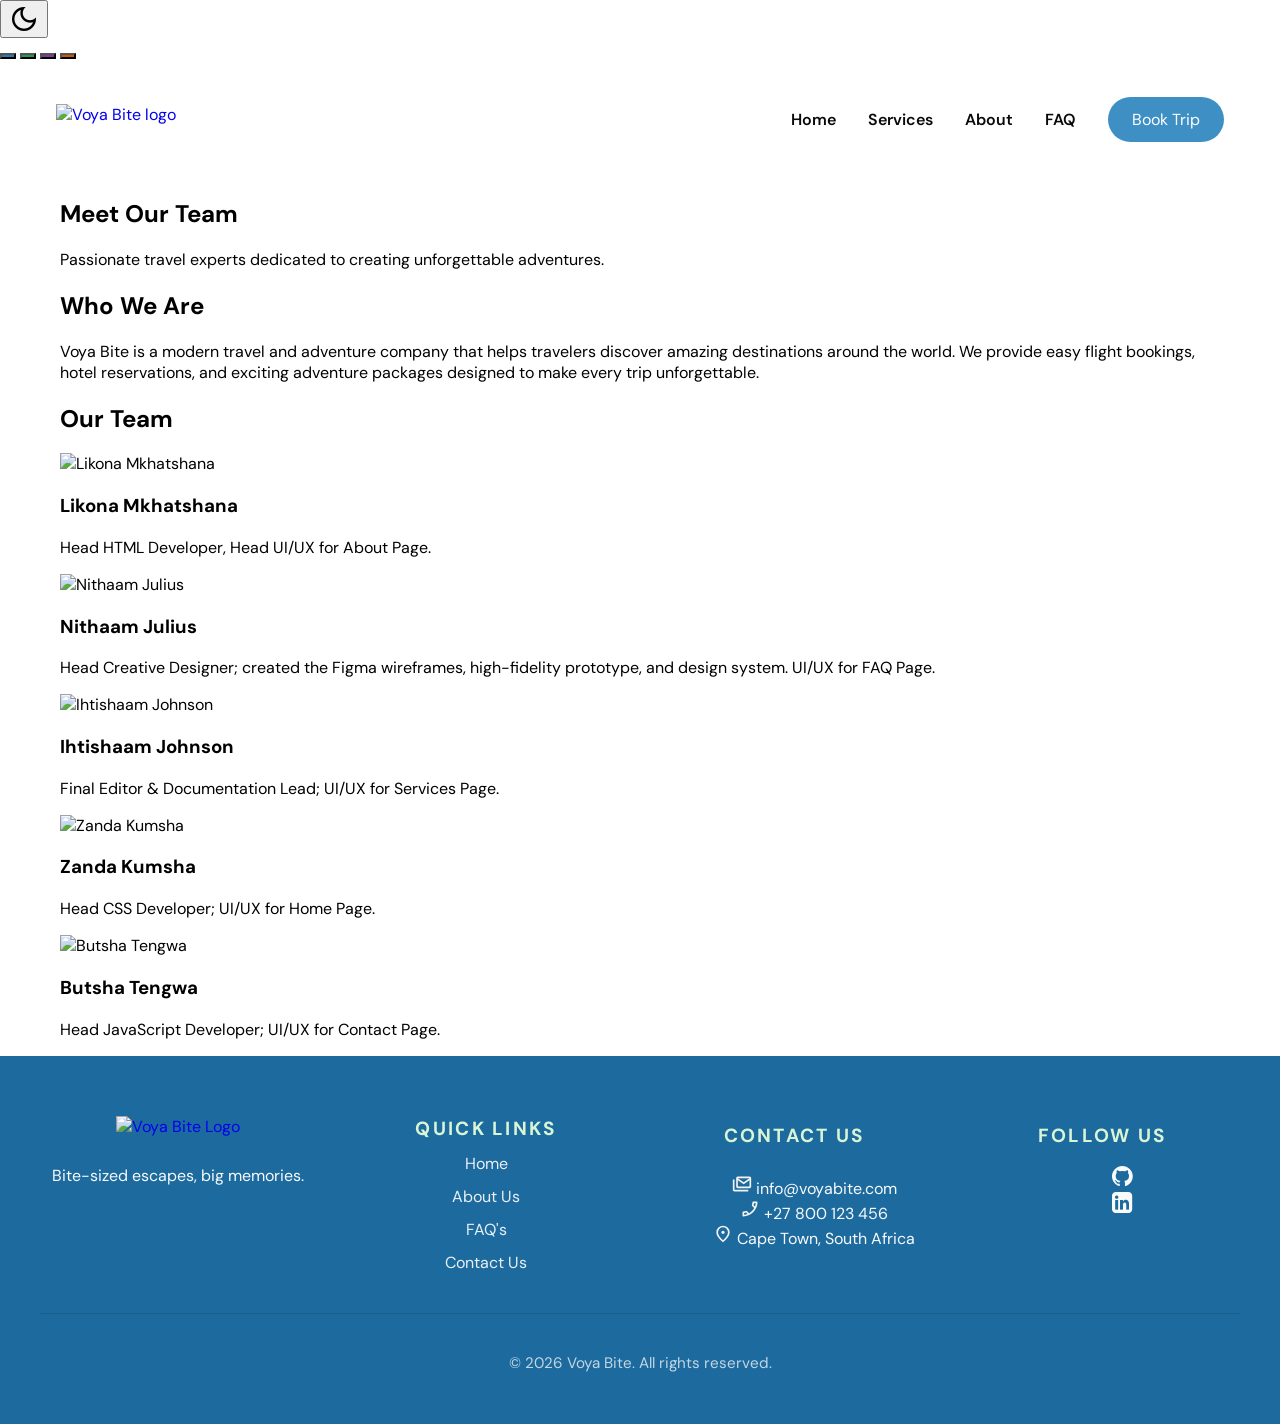
==== about.html @ 2dec5bb9 "changed file name" ====
<!doctype html>
<html lang="en" data-theme="light" data-color="blue">
  <head>
    <meta charset="UTF-8" />
    <meta name="viewport" content="width=device-width, initial-scale=1.0" />
    <title>About Us | Voya Bite</title>
    <link
      rel="stylesheet"
      href="https://fonts.googleapis.com/css2?family=Material+Symbols+Outlined"
    />
    <link rel="stylesheet" href="style.css" />
    <link
      rel="icon"
      type="image/png"
      sizes="512x512"
      href="/favicon-512x512.png"
    />
    <link
      rel="stylesheet"
      href="https://cdnjs.cloudflare.com/ajax/libs/font-awesome/4.7.0/css/font-awesome.min.css"
    />
  </head>
  <body>
    <!-- Theme Controls -->
    <div class="theme-controls">
      <button
        id="theme-toggle"
        class="theme-btn"
        aria-label="Toggle dark mode"
        title="Toggle dark mode"
      >
        <span class="material-symbols-outlined">dark_mode</span>
      </button>
      <div class="color-switcher">
        <button
          class="color-btn active"
          data-color="blue"
          title="Blue theme"
          style="background: #2c7ab5"
        ></button>
        <button
          class="color-btn"
          data-color="green"
          title="Green theme"
          style="background: #219a52"
        ></button>
        <button
          class="color-btn"
          data-color="purple"
          title="Purple theme"
          style="background: #7d3c98"
        ></button>
        <button
          class="color-btn"
          data-color="orange"
          title="Orange theme"
          style="background: #d35400"
        ></button>
      </div>
    </div>

    <!-- Shared Navigation -->
    <!-- Shared Navigation -->
    <nav>
      <div class="nav_header">
        <div class="nav_logo">
          <a href="index.html"
            ><img
              src="https://i.ibb.co/gZ7MMqFb/Voya-Byte-Logo-removebg-preview.png"
              alt="Voya Bite logo"
              width="200"
              height="53"
          /></a>
        </div>
        <button class="nav_menu_btn" id="menu-btn" aria-label="Open menu">
          <span class="material-symbols-outlined">menu</span>
        </button>
      </div>
      <ul class="nav_links" id="nav-links">
        <li><a href="home.html">Home</a></li>
        <li><a href="services.html">Services</a></li>
        <li><a href="about.html" aria-current="page">About</a></li>
        <li><a href="FAQ.html">FAQ</a></li>
        <li><a href="contact.html">Contact</a></li>
      </ul>
      <div class="nav_btns">
        <a href="services.html" class="btn">Book Trip</a>
      </div>
    </nav>

    <main>
      <!-- About Hero -->
      <section class="about-hero">
        <h1>Meet Our Team</h1>
        <p>
          Passionate travel experts dedicated to creating unforgettable
          adventures.
        </p>
      </section>

      <!-- Who We Are -->
      <section class="about-section">
        <h2>Who We Are</h2>
        <p>
          Voya Bite is a modern travel and adventure company that helps
          travelers discover amazing destinations around the world. We provide
          easy flight bookings, hotel reservations, and exciting adventure
          packages designed to make every trip unforgettable.
        </p>
      </section>

      <!-- Team Section -->
      <section class="about-team">
        <h2 class="about-team-title">Our Team</h2>
        <div class="about-team-container">
          <div class="about-member">
            <img
              src="https://ca.slack-edge.com/T02LW4RMXJQ-U0AR417UADR-6376635d6305-512"
              alt="Likona Mkhatshana"
              loading="lazy"
            />
            <h3>Likona Mkhatshana</h3>
            <p>Head HTML Developer, Head UI/UX for About Page.</p>
          </div>
          <div class="about-member">
            <img
              src="https://ca.slack-edge.com/T02LW4RMXJQ-U0ARE0ANYE8-ce5c17b2ce51-512"
              alt="Nithaam Julius"
              loading="lazy"
            />
            <h3>Nithaam Julius</h3>
            <p>
              Head Creative Designer; created the Figma wireframes,
              high-fidelity prototype, and design system. UI/UX for FAQ Page.
            </p>
          </div>
          <div class="about-member">
            <img
              src="https://i.ibb.co/vCv1m96K/IMG-1108.jpg"
              alt="Ihtishaam Johnson"
              loading="lazy"
            />
            <h3>Ihtishaam Johnson</h3>
            <p>Final Editor & Documentation Lead; UI/UX for Services Page.</p>
          </div>
          <div class="about-member">
            <img
              src="https://ca.slack-edge.com/T02LW4RMXJQ-U0AR414GG67-6fd821a6b1c1-512"
              alt="Zanda Kumsha"
              loading="lazy"
            />
            <h3>Zanda Kumsha</h3>
            <p>Head CSS Developer; UI/UX for Home Page.</p>
          </div>
          <div class="about-member">
            <img
              src="https://ca.slack-edge.com/T02LW4RMXJQ-U0AT033QSBC-0e5552ac1802-512"
              alt="Butsha Tengwa"
              loading="lazy"
            />
            <h3>Butsha Tengwa</h3>
            <p>Head JavaScript Developer; UI/UX for Contact Page.</p>
          </div>
        </div>
      </section>
    </main>

    <!-- Shared Footer -->
    <footer class="site-footer">
      <div class="footer-grid">
        <div class="footer-brand">
          <a class="footer-logo" href="index.html"
            ><img
              src="https://i.ibb.co/fGBzY2Ft/Screenshot-2026-06-10-152732-Copy.png"
              alt="Voya Bite Logo"
          /></a>
          <p>Bite-sized escapes, big memories.</p>
        </div>
        <div class="footer-links">
          <h4>Quick Links</h4>
          <a href="index.html">Home</a>
          <a href="about.html">About Us</a>
          <a href="FAQ.html">FAQ's</a>
          <a href="contact.html">Contact Us</a>
        </div>
        <div class="footer-contact">
          <h4>Contact Us</h4>
          <ul>
            <li>
              <svg
                xmlns="http://www.w3.org/2000/svg"
                height="20px"
                viewBox="0 -960 960 960"
                width="20px"
                fill="#F3F3F3"
              >
                <path
                  d="M280-280q-33 0-56.5-23.5T200-360v-400q0-33 23.5-56.5T280-840h560q33 0 56.5 23.5T920-760v400q0 33-23.5 56.5T840-280H280Zm280-188L280-663v303h560v-303L560-468Zm0-98 280-194H280l280 194ZM120-120q-33 0-56.5-23.5T40-200v-500h80v500h660v80H120Zm720-546v-94H280v94-94h560v94Z"
                />
              </svg>
              info@voyabite.com
            </li>
            <li>
              <svg
                xmlns="http://www.w3.org/2000/svg"
                height="20px"
                viewBox="0 -960 960 960"
                width="20px"
                fill="#F3F3F3"
              >
                <path
                  d="M162-120q-18 0-30-12t-12-30v-162q0-13 9-23.5t23-14.5l138-28q14-2 28.5 2.5T342-374l94 94q38-22 72-48.5t65-57.5q33-32 60.5-66.5T681-524l-97-98q-8-8-11-19t-1-27l26-140q2-13 13-22.5t25-9.5h162q18 0 30 12t12 30q0 125-54.5 247T631-329Q531-229 409-174.5T162-120Zm556-480q17-39 26-79t14-81h-88l-18 94 66 66ZM360-244l-66-66-94 20v88q41-3 81-14t79-28Zm358-356ZM360-244Z"
                />
              </svg>
              +27 800 123 456
            </li>
            <li>
              <svg
                xmlns="http://www.w3.org/2000/svg"
                height="20px"
                viewBox="0 -960 960 960"
                width="20px"
                fill="#F3F3F3"
              >
                <path
                  d="M536.5-503.5Q560-527 560-560t-23.5-56.5Q513-640 480-640t-56.5 23.5Q400-593 400-560t23.5 56.5Q447-480 480-480t56.5-23.5ZM480-186q122-112 181-203.5T720-552q0-109-69.5-178.5T480-800q-101 0-170.5 69.5T240-552q0 71 59 162.5T480-186Zm0 106Q319-217 239.5-334.5T160-552q0-150 96.5-239T480-880q127 0 223.5 89T800-552q0 100-79.5 217.5T480-80Zm0-480Z"
                />
              </svg>
              Cape Town, South Africa
            </li>
          </ul>
        </div>
        <div class="footer-follow">
          <h4>Follow Us</h4>
          <ul class="footer-list">
            <li><i class="fa fa-github" style="font-size: 24px"></i></li>
            <li>
              <i class="fa fa-linkedin-square" style="font-size: 24px"></i>
            </li>
          </ul>
        </div>
      </div>
      <div class="footer-bottom">
        <p>&copy; 2026 Voya Bite. All rights reserved.</p>
      </div>
    </footer>

    <script src="main.js"></script>
  </body>
</html>
---- style.css ----
/* ================================ */
/* HOME PAGE Css */
/* ================================ */
@import url("https://fonts.googleapis.com/css2?family=DM+Sans:ital,opsz,wght@0,9..40,100..1000;1,9..40,100..1000&display=swap");

:root {
  --primary-color: #3d8fc4;
  --primary-color-dark: #1d6b9e;
  --text-dark: #0a0a0a;
  --text-light: #737373;
  --extra-light: #f3f4f6;
  --white: #ffffff;
  --max-width: 1200px;
}

* {
  box-sizing: border-box;
}

html,
body {
  margin: 0;
  padding: 0;

  scroll-behavior: smooth; /* FIXED: Changed text string to standard keyword */
}

body {
  font-family: "DM Sans", sans-serif;
  padding-top: 60px; /* FIXED: Prevents content from hiding behind the fixed mobile navbar */
}

section {
  max-width: 1200px;
  margin: 0 auto;
  padding: 0 20px;
}

/* --- Utilities --- */
.section_container {
  max-width: var(--max-width);
  margin: auto;
  padding: 5rem 1rem;
}

.section_header {
  margin-bottom: 5px;
  font-size: 2.5rem;
  font-weight: 700;
  color: var(--text-dark);
  text-align: center;
}

.section_description {
  max-width: 600px;
  margin-inline: auto;
  color: var(--text-light); /* FIXED: Added missing dashes to CSS variable */
  text-align: center;
}

.btn {
  padding: 0.75rem 1.5rem;
  outline: none;
  border: none;
  font-size: 1rem;
  white-space: nowrap;
  color: var(--white);
  background-color: var(--primary-color);
  border-radius: 5rem;
  transition: 0.3s;
  cursor: pointer;
}

.btn:hover {
  background-color: var(--primary-color-dark);
}

.logo {
  font-size: 1.75rem;
  font-weight: 800;
  color: var(--text-dark);
}

img {
  display: flex;
  width: 100%;
}

a {
  text-decoration: none;
  transition: 0.3s;
}

ul {
  list-style: none;
}

/* --- Navigation Base (Mobile First) --- */
nav {
  position: fixed;
  isolation: isolate; /* FIXED: Typo "isolute" broken stack context */
  top: 0;
  left: 0;
  width: 100%;
  z-index: 99; /* FIXED: Increased z-index to stay above header elements */
}

.nav_header {
  padding: 1rem;
  width: 100%;
  display: flex;
  align-items: center;
  justify-content: space-between;
  background-color: var(--primary-color);
  overflow: hidden;
  position: relative;
  z-index: 101; /* Keeps header controls over sliding panel */
}

.nav_logo .logo {
  font-size: 1.5rem;
  color: var(--white);
}

.nav_logo img {
  width: 140px;
  height: auto;
  display: block;
  max-width: 180px;
  width: 100%;
  height: auto;
}

.nav_menu_btn {
  font-size: 2rem;
  color: var(--white);
  cursor: pointer;
}

.material-symbols-outlined {
  font-size: 2rem;
  line-height: 1;
  display: block;
}

.nav_links {
  position: absolute;
  top: 0; /* FIXED: Replaced bottom:0 to anchor panel animation accurately */
  left: 0;
  width: 100%;
  padding: 5rem 2rem 2rem 2rem; /* Added upper padding so items aren't hidden by header */
  display: flex;
  align-items: center;
  justify-content: center;
  flex-direction: column;
  gap: 2rem;
  background-color: var(--primary-color);
  transform: translateY(
    -100%
  ); /* FIXED: Hidden off-screen upwards by default */
  transition: transform 0.4s ease-in-out;
  z-index: 100;
}

.nav_links.open {
  transform: translateY(
    0
  ); /* FIXED: Drops down smoothly into view when active */
}

.nav_links a {
  font-weight: 600;
  color: var(--white);
  white-space: nowrap;
}

.nav_links a:hover {
  color: var(--text-dark);
}

.nav_btns {
  display: none;
}

/* --- Underline Hover Effects --- */
nav ul li {
  display: block;
  cursor: pointer;
  position: relative;
}

nav ul li::after {
  content: "";
  width: 0;
  height: 3px;
  background: var(--primary-color-dark);
  position: absolute;
  left: 0;
  bottom: -5px; /* FIXED: Lifted up slightly so line is visible */
  transition: 0.3s ease;
}

nav ul li:hover::after {
  width: 100%;
}

/* --- Hero Header Section --- */
header {
  position: relative;
  isolation: isolate;
}

header::before {
  position: absolute;
  content: "";
  height: 100%;
  width: calc(100% - 2rem);
  top: 50%;
  left: 50%;
  transform: translate(-50%, -50%); /* FIXED: Added missing comma separation */
  background-size: cover; /* FIXED: Changed background property value split */
  background-position: center;
  background-repeat: no-repeat;
  border-radius: 3rem;
  z-index: -1;
}

#home {
  background-image: url("https://i.ibb.co/YMvwLRj/Abstract-Of-World-Network-Background.jpg");
  /* /* filter: blur(0.5px); */
  background-size: cover;
  background-position: center;
  background-repeat: no-repeat;
  min-height: 60vh;
  display: flex;
  justify-content: center;
  align-items: center;
  text-align: center;
}

.header-content {
  color: rgb(
    11,
    11,
    11
  ); /* FIXED: Swapped to white readability contrast over the image hero */
  padding: 2rem;
  /* background-color: rgba( 0, 0, 0, 0.4); Added a clean overlay backdrop text readability protection */
  border-radius: 15px;
}

.header-content p {
  font-size: 1.2rem;
  margin-bottom: 0.5rem;
  text-transform: uppercase;
  letter-spacing: 2px;
}

.header-content h1 {
  font-size: 2.5rem;
  margin-bottom: 1.5rem;
}

.hero-overlay {
  background: rgba(0, 0, 0, 0.45);
  position: absolute;
  inset: 0;

  /* background: rgba(0, 0, 0, 0.45); */
}

.header-container {
  width: 100%;
  max-width: var(--max-width);
  margin: auto;
  padding: 2rem;
}

.header-content {
  position: relative;
  z-index: 2;

  max-width: 650px;
}

.hero-tagline {
  color: white;
  text-transform: uppercase;

  letter-spacing: 4px;

  margin-bottom: 1rem;

  font-size: 1rem;
}

.header-content h1 {
  color: white;

  font-size: 5rem;

  line-height: 1.1;

  margin-bottom: 1.5rem;

  font-weight: 800;
}

.hero-description {
  color: white;
  font-size: larger;
  font-size: 1.1rem;

  line-height: 1.8;

  margin-bottom: 2rem;
}

.home_booking-section {
  padding: 2rem 1rem;
}

.home_booking-container {
  max-width: 1200px;
  margin: auto;
  background: #fff;
  border-radius: 16px;
  box-shadow: 0 5px 20px rgba(0, 0, 0, 0.08);

  display: grid;
  grid-template-columns: repeat(3, 1fr) auto;
  align-items: center;
}

.home_booking-item {
  display: flex;
  align-items: center;
  gap: 1rem;
  padding: 1.25rem 1.5rem;
  border-right: 1px solid #eee;
}

.home_booking-icon {
  width: 42px;
  height: 42px;
  border-radius: 50%;
  background: #fff4ec;

  display: flex;
  align-items: center;
  justify-content: center;
}

.home_booking-item h4 {
  margin: 0;
  font-size: 1rem;
  font-weight: 600;
}

.home_booking-item p {
  margin: 0.25rem 0 0;
  font-size: 0.85rem;
  color: #777;
}

.home_booking-btn {
  margin: 0 1rem;
  padding: 0.9rem 2rem;
  border: none;
  border-radius: 10px;
  background: #f97316;
  color: #fff;
  font-size: 1rem;
  font-weight: 600;
  cursor: pointer;
}

.home_booking-btn:hover {
  background: #ea580c;
}

.feature-container {
  display: grid;
  grid-template-columns: 1fr;
  gap: 1.5rem;
  max-width: var(--max-width);
  margin: auto;
  padding: 3rem 1rem;
}

.feature-card {
  display: flex;
  align-items: flex-start;
  gap: 1rem;
  grid-area: 1rem;
  padding: 2rem 1rem;
  /* min-height: 150px; */
  background: var(--white);
  border-radius: 12px;
  box-shadow: 0 5px 10px rgba(0, 0, 0, 0.05);
}

.feature-card svg {
  flex-shrink: 0;
  width: 60px;
  height: 60px;
  padding: 12px;
  background-color: #f5f5f5;
  border-radius: 50%;
}

.feature-card h4 {
  margin-bottom: 0.5rem;
  font-size: 1.1rem;
  font-weight: 600;
  color: var(--text-dark);
}

.feature-card p {
  color: var(--text-light);
  line-height: 1.5rem;
  margin: 0;
}

/* .journey-card-content {
  position: absolute;
  top: 0;
  left: 0;
  width: 100%;
  height: 100%;
  padding: 2rem;
  background-color: var(--primary-color);
  border-top-left-radius: 1rem;
  border-top-right-radius: 1rem;
  transition: 0.3s;
}
.feature-card:hover .journey-card-content {
  top: 0;
} */
.banner-container {
  display: grid;
  gap: 2rem;
}

.banner-card {
  margin: 1px;
  padding: 2px;
  text-align: center;
  background-color: var(--extra-light);
  border-radius: 2rem;
  box-shadow: 5px 5px 20px rgba(0, 0, 0, 0.1);
}

.banner-card h4 {
  font-size: 3rem;
  font-weight: 600;
  color: var(--primary-color);
}

.banner-card a {
  color: var(--text-light);
}

.ratings-container {
  background-color: #e8e1e1;
  display: flex;
  justify-content: center;
  align-items: center;
  flex-direction: column;
  width: 100%;
  border-radius: 20px;
  margin-bottom: 0.5rem;
}

#header {
  color: var(--primary-color);
}

.ratings-header {
  letter-spacing: 1px;
  margin: 30px 0px;
  display: flex;
  flex-direction: column;
  justify-content: center;
  align-items: center;
}

.ratings-card {
  display: flex;
  /* justify-content: center; */
  align-items: center;
  /* flex-wrap: wrap; */
}

.box-top {
  /* width: 500px; */
  height: 300px;
  gap: 2rem;
  margin-bottom: 2rem;
  box-shadow: 2px 2px 30px rgba(0, 0, 0, 0.1);
  background-color: var(--white);
  padding: 20px;
  margin: 15px;
  cursor: pointer;
  border-radius: 30px;
}

.profile-img {
  width: 50px;
  height: 50px;
  border-radius: 50%;
  overflow: hidden;
  margin-right: 10px;
}

.profile-img a {
  width: 100%;
  height: 100%;
  object-fit: cover;
  object-position: center;
}

.profile {
  display: flex;
  align-items: center;
}

.name-user {
  display: flex;
  flex-direction: column;
}

.name-user strong {
  color: var(--text-light);
  font-size: 1.1rem;
  letter-spacing: 0.5px;
}

.name-user span {
  color: var(--text-light);
  font-size: 0.8rem;
}

.reviews {
  display: flex;
  gap: 2px;
}

/* .reviews .star {
  width: 18px;
  height: 18px;
  fill: #f59e0b; Vibrant gold color
} */

/* .material-symbols-outlined.filled {
  font-variation-settings: "FILL" 1; /* Toggles outline to filled
  color: orange;
} */
.star-rating {
  color: #ffcc00; /* Gold color */
  font-size: 24px;
}

/* .box-top {
  display: flex;
  justify-content: space-between;
  align-items: center;
  margin-top: 20px;
} */

.client-comments {
  font-size: 0.8rem;
  color: var(--text-light);
  line-height: 1.6;
  /* margin: 0; */
  margin-top: 10px;
}

.discover-header {
  margin: 2rem;
  text-align: center;
  margin-bottom: 0.5rem;
  font-size: 3rem;
  font-weight: 600;
  color: var(--text-dark);
}

.discover-discription {
  text-align: center;
  color: var(--text-light);
}
.discover-grid {
  margin-top: 4rem;
  display: grid;
  gap: 4rem 2rem;
}

.discover-card {
  padding: 2rem 1rem;
  text-align: center;
  transition: 0.3s;
  border-radius: 1rem;
}

.discover-card:hover {
  box-shadow: 5px 5px 20px rgba(0, 0, 0, 0.1);
}

.discover-card span {
  display: inline-block;
  margin-bottom: 1rem;
  padding: 10px 15px;
  font-size: 1.5rem;
  color: var(--primary-color);
  background-color: rgba(40, 135, 255, 0.1);
  border-radius: 100%;
}

.discover-card h4 {
  max-width: 150px;
  margin-inline: auto;
  margin-bottom: 1rem;
  font-size: 1.2rem;
  font-weight: 700;
  color: var(--text-dark);
}

.discover-card p {
  color: var(--text-light);
}

.site-footer {
  background: var(--primary-color-dark);
  color: #f8fafc;
  padding: 60px 24px 36px;
}

.footer-grid {
  display: grid;
  grid-template-columns: repeat(3, minmax(0, 1fr));
  gap: 32px;
  max-width: 1200px;
  margin: 0 auto;
}

.footer-brand,
.footer-links,
.footer-contact {
  display: flex;
  flex-direction: column;
  gap: 12px;
}

.footer-logo a{
  display: inline-block;
  width: 150px;
  height: 2rem;
  margin-bottom: 12px;
  filter: none;
  border-radius: 50px;
}

.footer-links h4,
.footer-contact h4,
.footer-follow h4 {
  margin: 0;
  color: #d8f5d6;
  text-transform: uppercase;
  letter-spacing: 0.12em;
  font-size: 0.95rem;
  font-size: 19px;
}

.footer-links a {
  color: rgba(255, 255, 255, 0.9);
  text-decoration: none;
  transition: color 0.25s ease;
}

.footer-links a:hover {
  color: #fff;
}

.footer-contact p {
  margin: 0;
  color: rgba(248, 250, 252, 0.8);
  line-height: 1.8;
}

.footer .QR-code {
  width: 50px;
  height: 50px;
  border-radius: 10px;
}

.footer-bottom {
  max-width: 1200px;
  margin: 40px auto 0;
  padding-top: 24px;
  border-top: 1px solid rgba(18, 14, 14, 0.12);
  text-align: center;
  color: rgba(248, 250, 252, 0.75);
  font-size: 0.95rem;
}

.footer-contact {
  gap: 10px;
  width: auto;
  list-style-type: none;
  padding: 7px;
  position: relative;
  text-decoration: none;
}

.footer-follow {
  width: auto;
  list-style-type: none;
  padding: 7px;
  position: relative;
  text-decoration: none;
}

/* @media (max-width: 768px) {
  .feature-container {
    grid-template-columns: 1fr;
  }
} */
@media (min-width > 300px) {
  .author {
    width: 10px;
    height: 10px;
    display: none;
  }

      .home_booking-container {
    grid-template-columns:  1fr;
    gap: 0;
  }

  .feature-container {
    /* display: grid; */
    grid-template-columns: repeat(2, 1fr);
    gap: 2rem;
  }
  .banner-container {
    grid-template-columns: repeat(3, 1fr);
  }

  .discover-grid {
    grid-template-columns: repeat(2, 1fr);
  }

  .box-top {
    grid-template-columns: repeat(3, 1fr);
  }

  .img-grid {
    grid-template-columns: repeat(3, 1fr);
  }

  .footer-logo {
    width: 150px;
  }
}

/* --- Desktop Responsiveness (Min Width 769px) --- */
@media (min-width: 769px) {
  body {
    padding-top: 0; /* Clear mobile margin padding spacer */
  }

  nav {
    position: static;
    padding: 2rem 1rem;
    max-width: var(--max-width);
    margin-inline: auto;
    display: flex;
    align-items: center;
    justify-content: space-between;
    gap: 2rem;
  }

  .nav_header {
    flex: initial;
    padding: 0;
    background-color: transparent;
  }

  .nav_logo .logo {
    color: var(--text-dark);
  }

  .logo {
    width: 300px;
    height: 90px;
    display: flex;
  }

  .nav_menu_btn {
    display: none;
  }

  .nav_links {
    position: static;
    width: fit-content;
    padding: 0;
    flex-direction: row;
    background-color: transparent;
    transform: none !important; /* Forces normal positioning reset */
  }

  .nav_links a {
    color: var(--text-dark);
  }

  .nav_links a:hover {
    color: var(--primary-color);
  }

  nav ul li::after {
    background: var(--primary-color); /* Matches hover color scheme rules */
  }

  .nav_links li:last-child {
    display: none; /* Hides duplicate link handled by button layout container */
  }

  .nav_btns {
    display: flex;
    justify-content: flex-end;
  }

  .nav_btns button {
    padding: 0.75rem 2rem;
    background-color: var(--text-dark);
    color: var(--white);
  }

    .home_booking-container {
    flex-direction: column;
  }

  .home_booking-item {
    width: 100%;
    border-right: none;
    border-bottom: 1px solid #eee;
  }

  .home_booking-btn {
    width: calc(100% - 2rem);
    margin: 1rem;
  }

  .home_booking-container {
    grid-template-columns:  repeat(4, 1fr);
    gap: 0;
  }

  .home_booking-item {
    border-right: none;
    border-bottom: 1px solid #eee;
    padding: 1rem;
  }

  .home_booking-btn {
    margin: 1rem;
    width: calc(100% - 2rem);
  }



  .feature-container {
    /* display: grid; */
    grid-template-columns: repeat(5, 1fr);
    gap: 2rem;
  }

  .banner-container {
    grid-template-columns: repeat(3, 1fr);
  }

  .discover-grid {
    grid-template-columns: repeat(3, 1fr);
  }

  .box-top {
    grid-template-columns: repeat(3, 1fr);
  }

  .footer-grid {
    grid-template-columns: repeat(4, 1fr);
    text-align: center;
  }

  .footer-brand,
  .footer-links,
  .footer-contact {
    align-items: center;
  }
  .img-grid {
    grid-template-columns: repeat(3, 1fr);
  }
  .img-details {
    padding: 1rem;
  }
}

.section-img {
  margin-bottom: 20px;
}

.img-header {
  font-size: 5rem;
  font-family: "DM Sans", sans-serif;
}
.section-img p {
  color: var(--text-light);
  text-align: center;
}

.img-header {
  max-width: 700px;
  margin-inline: auto;
  margin-bottom: 4rem;
  text-align: center;
}

.img-grid {
  display: grid;
  gap: 2rem;
}

.img-card {
  position: relative;
  isolation: isolate;
  max-height: 300px;
  max-width: 300px;
  margin-inline: auto;
  border-radius: 1.5rem;
  overflow: hidden;
  box-shadow: 5px 5px 20px rgba(0, 0, 0, 0.02);
}

.img-card img {
  transition: 0.3s;
}

.img-card:hover img {
  transform: scale(1.1);
}
.img-details {
  position: absolute;
  inset: 0;
  padding: 2rem;
  background-image: linear-gradient(
    to bottom right,
    rgba(0, 0, 0, 1) rgba(0, 0, 0, 0.1) 50%,
    rgba(0, 0, 0, 0.75)
  );
}
.img-details {
  margin-bottom: 1rem;
  font-size: 3rem;
  font-weight: 600;
  font-family: "Courier New", Courier, monospace;
  color: var(--white);
}

.img-details a {
  display: inline;
  padding: 0px 6px;
  font-size: 1.5rem;
  color: var(--white);
  border: 2px solid var(--white);
  border-radius: 100%;
}
.img-details a:hover {
  color: var(--text-light);
  border-color: var(--primary-color);
}

.thin {
  max-height: 200px;
  padding-block: 1rem;
  overflow: hidden;
  background-color: var(--primary-color-dark);
  margin-bottom: 1rem;
}

/* .thin {
  padding-top: 5rem;
  margin-top: 5rem;
  /* background-image: url("https://i.ibb.co/9K9SQnn/Let-the-sea-set-u-free.jpg"); 
}*/
 
/*=============== VARIABLES CSS ===============*/
:root {
  /*========== Colors ==========*/
  /*Color mode HSL(hue, saturation, lightness)*/
  --first-color: hsl(82, 60%, 28%);
  --title-color: hsl(0, 0%, 15%);
  --text-color: hsl(0, 0%, 35%);
  --body-color: hsl(0, 0%, 95%);
  --container-color: hsl(0, 0%, 100%);

  /*========== Font and typography ==========*/
  /*.5rem = 8px | 1rem = 16px ...*/
  --body-font: "Poppins", sans-serif;
  --h2-font-size: 1.25rem;
  --small-font-size: .813rem;
}

/*========== Responsive typography ==========*/
@media screen and (min-width: 1120px) {
  :root {
    --h2-font-size: 1.5rem;
    --small-font-size: .875rem;
  }
}

/*=============== BASE ===============*/
/* * {
  box-sizing: border-box;
  padding: 0;
  margin: 0;
}

body {
  font-family: var(--body-font);
  background-color: var(--body-color);
  color: var(--text-color);
}

img {
  display: block;
  max-width: 100%;
  height: 300px;
} */


 /* =============== CARD =============== */
.container {
  display: grid;
  place-items: center;
  margin-inline: 1.5rem;
  padding-block: 5rem;
}

.card__container {
  display: grid;
  row-gap: 3.5rem;
}

.card__article {
  position: relative;
  overflow: hidden;
  max-height: auto;
}

.img-header {
  font-size: 2.8rem;
  color: #222;
  margin-bottom: 1rem;
}

.services-p {
  color: var(--text-light);
  text-align: center;
}

.card__img {
  height: 500px;
  width: 328px;
  border-radius: 1.5rem;
}

.card__data {
  width: 280px;
  background-color: var(--container-color);
  padding: 1.5rem 2rem;
  box-shadow: 0 8px 24px hsla(0, 0%, 0%, .15);
  border-radius: 2rem;
  position: absolute;
  bottom: -9rem;
  left: 0;
  right: 0;
  margin-inline: auto;
  opacity: 0;
  transition: opacity 1s 1s;
}

.card__description {
  display: block;
  font-size: var(--small-font-size);
  margin-bottom: .25rem;
}

.card__title {
  font-size: var(--h2-font-size);
  font-weight: 500;
  color: var(--title-color);
  margin-bottom: .75rem;
}

.card__button {
  text-decoration: none;
  font-size: var(--small-font-size);
  font-weight: 500;
  color: var(--first-color);
}

.card__button:hover {
  text-decoration: underline;
}

/* Naming animations in hover */
.card__article:hover .card__data {
  animation: show-data 1s forwards;
  opacity: 1;
  transition: opacity .3s;
}

.card__article:hover {
  animation: remove-overflow 2s forwards;
}

.card__article:not(:hover) {
  animation: show-overflow 2s forwards;
}

.card__article:not(:hover) .card__data {
  animation: remove-data 1s forwards;
}

/* Card animation */
@keyframes show-data {
  50% {
    transform: translateY(-10rem);
  }
  100% {
    transform: translateY(-7rem);
  }
}

@keyframes remove-overflow {
  to {
    overflow: initial;
  }
}

@keyframes remove-data {
  0% {
    transform: translateY(-7rem);
  }
  50% {
    transform: translateY(-10rem);
  }
  100% {
    transform: translateY(.5rem);
  }
}

@keyframes show-overflow {
  0% {
    overflow: initial;
    pointer-events: none;
  }
  50% {
    overflow: hidden;
  }
}  

/*=============== BREAKPOINTS ===============*/
 /* For small devices */
 @media screen and (max-width: 340px) {
  .container {
    margin-inline: 1rem;
  }

  .card__data {
    width: 250px;
    padding: 1rem;
  }
}

/* For medium devices */
 @media screen and (min-width: 768px) {
  .card__container {
    grid-template-columns: repeat(2, 1fr);
    column-gap: 1.5rem;
  }
} 

/* For large devices */
@media screen and (min-width: 1120px) {
  .container {
    height: 100vh;
  }

  .card__container {
    grid-template-columns: repeat(3, 1fr);
  }
  .card__img {
    width: 348px;
  }
  .card__data {
    width: 316px;
    padding-inline: 2.5rem;
  }
}

.content-block {
  display: grid;
  grid-template-columns: 1fr;
  gap: 28px;
  min-height: 100vh;
  align-items: center;
  justify-items: center;
  padding: 40px 24px;
}

.feature-card {
  display: grid;
  grid-template-columns: minmax(250px, 400px) 1fr;
  gap: 40px;
}

@media (max-width: 992px) {
  .feature-card {
    grid-template-columns: 1fr;
  }
}

.feature-image {
  min-height: 400px;
  display: grid;
  place-items: center;
  border-radius: 28px;
  background: linear-gradient(135deg, #d8f5d6 0%, #f8faf7 100%);
  color: #14532d;
  font-size: 0.95rem;
  letter-spacing: 0.14em;
  text-transform: uppercase;
}

.feature-body {
  display: flex;
  flex-direction: column;
  gap: 18px;
}

.label {
  display: inline-flex;
  align-items: center;
  gap: 8px;
  color: #14532d;
  font-weight: 700;
}

.feature-body h2 {
  margin: 0;
  font-size: 2rem;
  line-height: 1.05;
}

.feature-body p {
  margin: 0;
  color: #475569;
  line-height: 1.8;
}

.feature-actions {
  display: flex;
  align-items: center;
  gap: 18px;
}

.meta {
  /* color: #6b7280; */
  font-weight: 600;
}

.hero {
    min-height: 100vh;
    background-size: cover;
    background-position: center;
    transition: background-image 0.8s ease-in-out;
}

.overlay {
    position: absolute;
    inset: 0;
    /* background: rgba(0, 20, 50, 0.55);
    backdrop-filter: blur(2px); */
}

.content {
    position: relative;
    z-index: 2;
    width: 100%;
    display: flex;
    justify-content: space-between;
    gap: 2rem;
    padding: 3rem 5%;
    color: white;
}

.left {
    flex: 1;
    max-width: 500px;
    display: flex;
    flex-direction: column;
    justify-content: center;
}

.left h1 {
  color: black;
    font-size: clamp(3rem, 8vw, 6rem);
    font-weight: 900;
}

.left p {
   color: black;
    margin: 1rem 0 2rem;
    line-height: 1.7;
}

.left button {
    width: fit-content;
    padding: 1rem 2rem;
    border: none;
    border-radius: 8px;
    background: #1e5eff;
    color: white;
    cursor: pointer;
    font-size: 1rem;
}

.right {
    flex: 1;
    display: flex;
    flex-direction: column;
    align-items: center;
}

.carousel {
    display: flex;
    gap: 1rem;
    overflow: hidden;
    max-width: 700px;
}

.card {
    min-width: 220px;
    height: 350px;
    border-radius: 20px;
    overflow: hidden;
    position: relative;
    transform: scale(0.9);
    opacity: 0.7;
    transition: 0.4s ease;
}

.card.active {
    transform: scale(1);
    opacity: 1;
}

.card img {
    width: 100%;
    height: 100%;
    object-fit: cover;
}

.card h3 {
    position: absolute;
    bottom: 20px;
    left: 15px;
    color: white;
    font-size: 1.2rem;
}

.controls {
    margin-top: 20px;
    display: flex;
    gap: 1rem;
}

.controls button {
    width: 50px;
    height: 50px;
    border: none;
    border-radius: 50%;
    cursor: pointer;
    font-size: 1.2rem;
}

/* Mobile */
@media (max-width: 900px) {
    .content {
        flex-direction: column;
        text-align: center;
    }

    .left {
        align-items: center;
        max-width: 100%;
    }

    .carousel {
        justify-content: center;
        max-width: 100%;
    }

    .card {
        min-width: 180px;
        height: 280px;
    }
}

@media (max-width: 600px) {
    .carousel {
        width: 100%;
    }

    .card {
        min-width: 100%;
        height: 350px;
    }
}
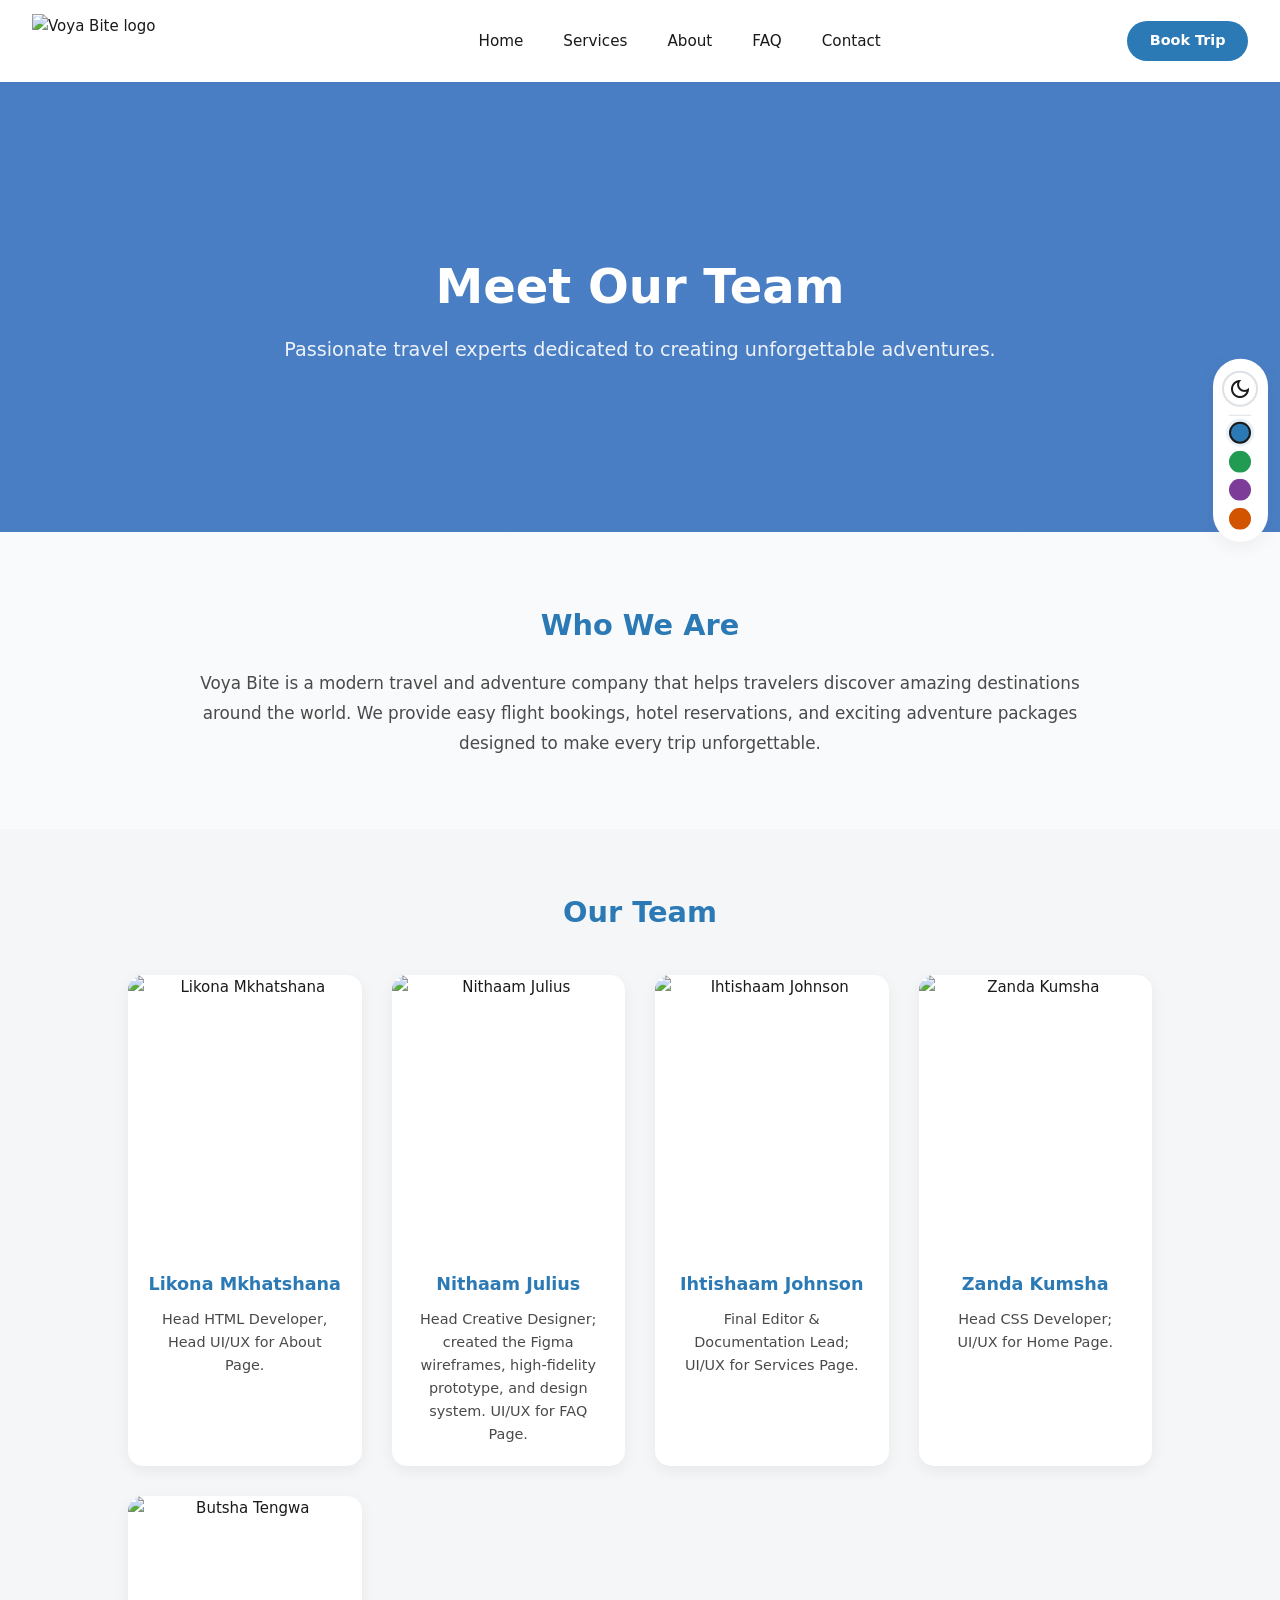
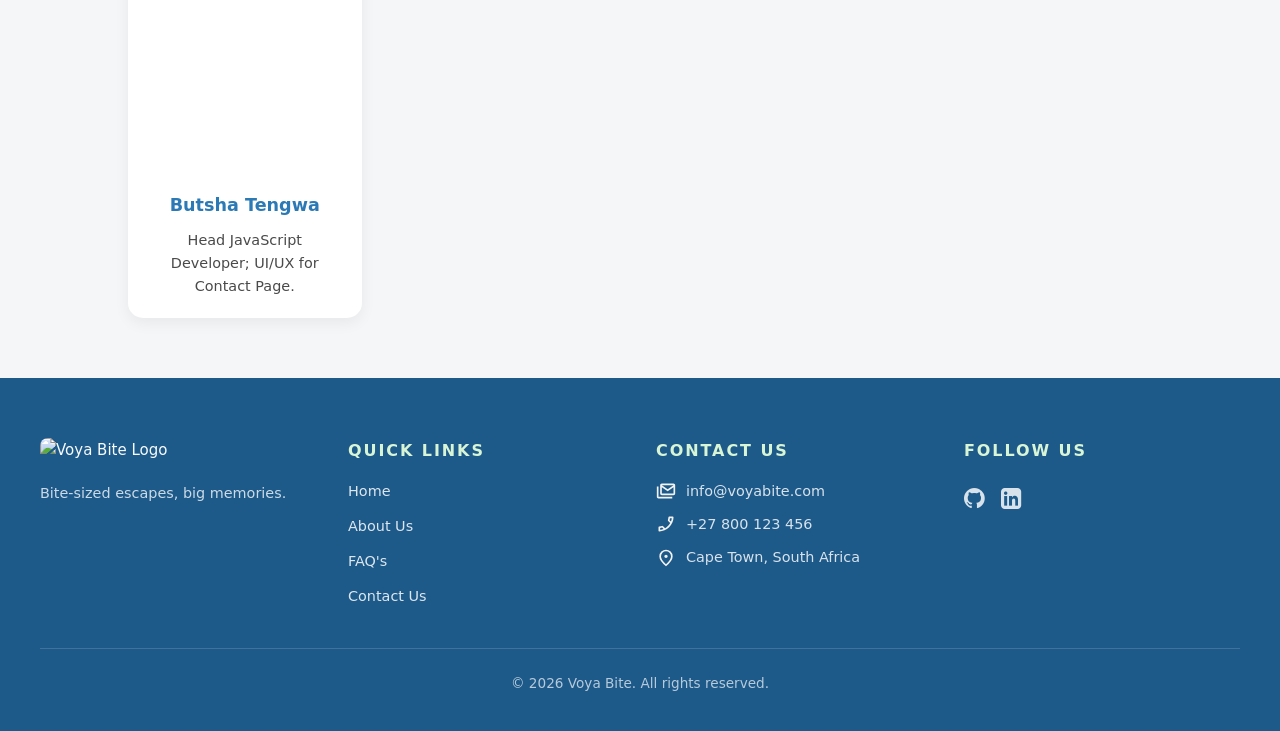
==== commit 729223e0: "Fixed footer home page link" ====
--- a/about.html
+++ b/about.html
@@ -178,7 +178,7 @@
         </div>
         <div class="footer-links">
           <h4>Quick Links</h4>
-          <a href="index.html">Home</a>
+          <a href="home.html">Home</a>
           <a href="about.html">About Us</a>
           <a href="FAQ.html">FAQ's</a>
           <a href="contact.html">Contact Us</a>
--- a/style.css
+++ b/style.css
@@ -1,385 +1,1291 @@
-/* ================================ */
-/* HOME PAGE Css */
-/* ================================ */
-@import url("https://fonts.googleapis.com/css2?family=DM+Sans:ital,opsz,wght@0,9..40,100..1000;1,9..40,100..1000&display=swap");
-
+/* ============================================
+   VOYA BITE - COMBINED STYLESHEET
+   Ihtishaam | Likona | Nithaam | Zanda
+   ============================================ */
+
+/* ============================================
+   1. CSS VARIABLES & THEMES (Ihtishaam)
+   ============================================ */
 :root {
-  --primary-color: #3d8fc4;
-  --primary-color-dark: #1d6b9e;
-  --text-dark: #0a0a0a;
-  --text-light: #737373;
-  --extra-light: #f3f4f6;
+  --primary-color: #2c7ab5;
+  --primary-color-dark: #1d5a8a;
+  --primary-color-light: rgba(44, 122, 181, 0.1);
   --white: #ffffff;
-  --max-width: 1200px;
-}
-
+  --extra-light: #f4f6f8;
+  --text-dark: #1a1a1a;
+  --text-light: #4a4a4a;
+  --text-muted: #6b6b6b;
+  --max-width: 1400px;
+  --filter-accent: #d63031;
+  --bg-color: #f9fafb;
+  --card-bg: #ffffff;
+  --card-shadow: rgba(0, 0, 0, 0.06);
+  --card-hover-shadow: rgba(44, 122, 181, 0.12);
+  --border-color: #dde1e5;
+  --nav-bg: #ffffff;
+  --nav-shadow: rgba(0, 0, 0, 0.05);
+  --footer-bg: #1a1a1a;
+  --footer-text: #e0e0e0;
+  --input-bg: #ffffff;
+  --input-border: #c5cad0;
+  --deal-bg: #f0f3f5;
+  --filter-bg: #ffffff;
+  --filter-shadow: rgba(0, 0, 0, 0.03);
+  --filter-border: #e2e5e8;
+  --badge-hot: #d63031;
+  --badge-limited: #e67e22;
+  --badge-best: #1e8449;
+  --discount-bg: #eafaf1;
+  --discount-text: #1e8449;
+  --modal-overlay: rgba(0, 0, 0, 0.45);
+  --section-padding: 3rem 1.5rem;
+  --card-gap: 1.5rem;
+  --tag-bg: #eef2f7;
+  --tag-text: #3d5a80;
+}
+
+[data-theme="dark"] {
+  --primary-color: #4da6d9;
+  --primary-color-dark: #3a8abf;
+  --primary-color-light: rgba(77, 166, 217, 0.1);
+  --white: #1a1a1a;
+  --extra-light: #242424;
+  --text-dark: #e8e8e8;
+  --text-light: #b0b0b0;
+  --text-muted: #888888;
+  --bg-color: #111111;
+  --card-bg: #1a1a1a;
+  --card-shadow: rgba(0, 0, 0, 0.25);
+  --card-hover-shadow: rgba(77, 166, 217, 0.15);
+  --border-color: #333333;
+  --nav-bg: #161616;
+  --nav-shadow: rgba(0, 0, 0, 0.3);
+  --footer-bg: #0a0a0a;
+  --footer-text: #cccccc;
+  --input-bg: #222222;
+  --input-border: #444444;
+  --deal-bg: #1e1e1e;
+  --filter-bg: #161616;
+  --filter-shadow: rgba(0, 0, 0, 0.2);
+  --filter-border: #333333;
+  --discount-bg: #1a2e1a;
+  --discount-text: #5cb85c;
+  --modal-overlay: rgba(0, 0, 0, 0.7);
+  --tag-bg: #2a2a2a;
+  --tag-text: #8ab4d8;
+}
+
+[data-color="green"] {
+  --primary-color: #219a52;
+  --primary-color-dark: #177a3e;
+  --primary-color-light: rgba(33, 154, 82, 0.1);
+  --card-hover-shadow: rgba(33, 154, 82, 0.12);
+}
+[data-theme="dark"][data-color="green"] {
+  --primary-color: #3cb368;
+  --primary-color-dark: #2d8f51;
+  --card-hover-shadow: rgba(60, 179, 104, 0.15);
+}
+[data-color="purple"] {
+  --primary-color: #7d3c98;
+  --primary-color-dark: #5e2a75;
+  --primary-color-light: rgba(125, 60, 152, 0.1);
+  --card-hover-shadow: rgba(125, 60, 152, 0.12);
+}
+[data-theme="dark"][data-color="purple"] {
+  --primary-color: #9b59b6;
+  --primary-color-dark: #7d3c98;
+  --card-hover-shadow: rgba(155, 89, 182, 0.15);
+}
+[data-color="orange"] {
+  --primary-color: #d35400;
+  --primary-color-dark: #a04000;
+  --primary-color-light: rgba(211, 84, 0, 0.1);
+  --card-hover-shadow: rgba(211, 84, 0, 0.12);
+}
+[data-theme="dark"][data-color="orange"] {
+  --primary-color: #e67e22;
+  --primary-color-dark: #d35400;
+  --card-hover-shadow: rgba(230, 126, 34, 0.15);
+}
+
+/* ============================================
+   2. RESET & BASE
+   ============================================ */
 * {
+  margin: 0;
+  padding: 0;
   box-sizing: border-box;
 }
-
 html,
 body {
-  margin: 0;
-  padding: 0;
-
-  scroll-behavior: smooth; /* FIXED: Changed text string to standard keyword */
-}
-
+  scroll-behavior: smooth;
+}
 body {
-  font-family: "DM Sans", sans-serif;
-  padding-top: 60px; /* FIXED: Prevents content from hiding behind the fixed mobile navbar */
-}
-
-section {
+  font-family:
+    "Segoe UI",
+    system-ui,
+    -apple-system,
+    sans-serif;
+  line-height: 1.6;
+  color: var(--text-dark);
+  background: var(--bg-color);
+  font-size: 15px;
+}
+img {
+  max-width: 100%;
+  height: auto;
+  display: block;
+}
+a {
+  text-decoration: none;
+  color: inherit;
+}
+ul {
+  list-style: none;
+}
+
+/* ============================================
+   3. THEME CONTROLS (Shared)
+   ============================================ */
+.theme-controls {
+  position: fixed;
+  top: 50%;
+  right: 0.75rem;
+  transform: translateY(-50%);
+  z-index: 200;
+  display: flex;
+  flex-direction: column;
+  align-items: center;
+  gap: 0.5rem;
+  background: var(--card-bg);
+  padding: 0.75rem 0.6rem;
+  border-radius: 2rem;
+  box-shadow: 0 4px 20px var(--card-shadow);
+}
+.theme-btn {
+  width: 36px;
+  height: 36px;
+  border-radius: 50%;
+  border: 2px solid var(--border-color);
+  background: var(--card-bg);
+  color: var(--text-dark);
+  cursor: pointer;
+  display: flex;
+  align-items: center;
+  justify-content: center;
+  font-size: 1.1rem;
+  order: -1;
+}
+.theme-btn:hover {
+  border-color: var(--primary-color);
+  color: var(--primary-color);
+}
+.color-switcher {
+  display: flex;
+  flex-direction: column;
+  gap: 0.4rem;
+  padding-top: 0.4rem;
+  border-top: 1px solid var(--border-color);
+}
+.color-btn {
+  width: 22px;
+  height: 22px;
+  border-radius: 50%;
+  border: 2px solid transparent;
+  cursor: pointer;
+}
+.color-btn:hover {
+  transform: scale(1.2);
+}
+.color-btn.active {
+  border-color: var(--text-dark);
+  box-shadow: 0 0 0 3px var(--primary-color-light);
+}
+
+/* ============================================
+   4. NAVIGATION (Shared) - CORRECTED
+   ============================================ */
+nav {
+  display: flex;
+  align-items: center;
+  justify-content: space-between;
+  padding: 0.9rem 2rem;
+  background: var(--nav-bg);
+  box-shadow: 0 1px 4px var(--nav-shadow);
+  position: sticky;
+  top: 0;
+  z-index: 100;
+}
+.nav_header {
+  display: flex;
+  align-items: center;
+  gap: 1rem;
+}
+.nav_logo img {
+  display: block;
+}
+.nav_menu_btn {
+  display: none;
+  background: none;
+  border: none;
+  cursor: pointer;
+  font-size: 1.8rem;
+  color: var(--text-dark);
+}
+.nav_links {
+  display: flex;
+  list-style: none;
+  gap: 2.5rem;
+}
+.nav_links a {
+  font-weight: 500;
+  color: var(--text-dark);
+  font-size: 0.95rem;
+  transition: color 0.2s ease;
+}
+/* Removed hover highlight - links stay the same color */
+.nav_links a:hover {
+  color: var(--text-dark);
+}
+
+.nav_btns .btn {
+  padding: 0.55rem 1.4rem;
+  background: var(--primary-color);
+  color: #fff;
+  border: none;
+  border-radius: 2rem;
+  cursor: pointer;
+  font-weight: 600;
+  font-size: 0.9rem;
+}
+.nav_btns .btn:hover {
+  background: var(--primary-color-dark);
+}
+.nav_btns .btn-outline {
+  background: transparent;
+  color: var(--primary-color);
+  border: 2px solid var(--primary-color);
+}
+.nav_btns .btn-outline:hover {
+  background: var(--primary-color);
+  color: #fff;
+}
+
+/* ============================================
+   5. BUTTONS (Shared)
+   ============================================ */
+.btn {
+  display: inline-block;
+  padding: 0.65rem 1.4rem;
+  background: var(--primary-color);
+  color: #fff;
+  border: none;
+  border-radius: 0.4rem;
+  cursor: pointer;
+  font-weight: 600;
+  font-size: 0.9rem;
+  text-align: center;
+}
+.btn:hover {
+  background: var(--primary-color-dark);
+}
+.btn-outline {
+  background: transparent;
+  color: var(--primary-color);
+  border: 2px solid var(--primary-color);
+}
+.btn-outline:hover {
+  background: var(--primary-color);
+  color: #fff;
+}
+
+/* ============================================
+   6. FOOTER (Shared)
+   ============================================ */
+.site-footer {
+  background: var(--primary-color-dark);
+  color: #f8fafc;
+  padding: 60px 24px 36px;
+}
+.footer-grid {
+  display: grid;
+  grid-template-columns: repeat(4, minmax(0, 1fr));
+  gap: 32px;
   max-width: 1200px;
   margin: 0 auto;
-  padding: 0 20px;
-}
-
-/* --- Utilities --- */
-.section_container {
+}
+.footer-brand,
+.footer-links,
+.footer-contact,
+.footer-follow {
+  display: flex;
+  flex-direction: column;
+  gap: 12px;
+}
+.footer-brand p {
+  color: rgba(248, 250, 252, 0.8);
+  font-size: 0.9rem;
+  line-height: 1.6;
+}
+.footer-logo {
+  display: inline-block;
+  width: 150px;
+  margin-bottom: 8px;
+}
+.footer-logo img {
+  width: 100%;
+  height: auto;
+  border-radius: 8px;
+}
+.footer-links h4,
+.footer-contact h4,
+.footer-follow h4 {
+  margin: 0 0 4px 0;
+  color: #d8f5d6;
+  text-transform: uppercase;
+  letter-spacing: 0.12em;
+  font-size: 1rem;
+  font-weight: 700;
+}
+.footer-links a {
+  color: rgba(255, 255, 255, 0.85);
+  text-decoration: none;
+  font-size: 0.9rem;
+}
+.footer-links a:hover {
+  color: #fff;
+  text-decoration: underline;
+}
+.footer-contact ul {
+  list-style: none;
+  padding: 0;
+  margin: 0;
+  display: flex;
+  flex-direction: column;
+  gap: 10px;
+}
+.footer-contact ul li {
+  display: flex;
+  align-items: center;
+  gap: 10px;
+  color: rgba(248, 250, 252, 0.85);
+  font-size: 0.9rem;
+}
+.footer-contact ul li svg {
+  flex-shrink: 0;
+}
+.footer-follow .footer-list {
+  list-style: none;
+  padding: 0;
+  margin: 0;
+  display: flex;
+  gap: 16px;
+}
+.footer-follow .footer-list li {
+  color: rgba(248, 250, 252, 0.85);
+  cursor: pointer;
+  font-size: 24px;
+}
+.footer-follow .footer-list li:hover {
+  color: #fff;
+}
+.footer-bottom {
+  max-width: 1200px;
+  margin: 40px auto 0;
+  padding-top: 24px;
+  border-top: 1px solid rgba(255, 255, 255, 0.15);
+  text-align: center;
+  color: rgba(248, 250, 252, 0.7);
+  font-size: 0.85rem;
+}
+
+/* ============================================
+   7. SERVICES PAGE (Ihtishaam)
+   ============================================ */
+.sv-hero {
+  position: relative;
+  min-height: 65vh;
+  display: flex;
+  align-items: center;
+  justify-content: center;
+  text-align: center;
+  background: url("https://images.unsplash.com/photo-1507525428034-b723cf961d3e?auto=format&fit=crop&w=1600&q=80")
+    center/cover no-repeat;
+  overflow: hidden;
+}
+.sv-hero-overlay {
+  position: absolute;
+  inset: 0;
+  background: linear-gradient(
+    135deg,
+    rgba(20, 20, 20, 0.75) 0%,
+    rgba(5, 5, 5, 0.55) 100%
+  );
+}
+.sv-hero-content {
+  position: relative;
+  z-index: 1;
+  padding: 2rem;
+}
+.sv-hero h1 {
+  font-size: clamp(2.2rem, 5vw, 3.2rem);
+  font-weight: 700;
+  color: #fff;
+  margin-bottom: 0.6rem;
+  text-shadow: 0 2px 8px rgba(0, 0, 0, 0.35);
+}
+.sv-hero p {
+  color: rgba(255, 255, 255, 0.88);
+  font-size: 1.15rem;
+  max-width: 500px;
+  margin: 0 auto 1.5rem;
+  line-height: 1.5;
+}
+.sv-hero-cta {
+  padding: 0.85rem 2.2rem;
+  font-size: 1rem;
+  border-radius: 2rem;
+  background: #fff;
+  color: var(--primary-color);
+  font-weight: 600;
+  box-shadow: 0 4px 16px rgba(0, 0, 0, 0.2);
+}
+
+.sv-filter {
+  position: sticky;
+  top: 69px;
+  z-index: 99;
+  background: var(--filter-bg);
+  box-shadow: 0 1px 3px var(--filter-shadow);
+  padding: 0.8rem 1.5rem;
+  display: flex;
+  flex-wrap: wrap;
+  gap: 0.6rem;
+  align-items: center;
+  border-bottom: 1px solid var(--filter-border);
+}
+.sv-filter input,
+.sv-filter select {
+  padding: 0.5rem 0.8rem;
+  border: 1px solid var(--input-border);
+  border-radius: 0.35rem;
+  font-size: 0.9rem;
+  flex: 1;
+  min-width: 130px;
+  background: var(--input-bg);
+  color: var(--text-dark);
+}
+.sv-filter input::placeholder {
+  color: var(--text-muted);
+}
+.sv-filter input:focus,
+.sv-filter select:focus {
+  outline: none;
+  border-color: var(--primary-color);
+}
+.sv-filter select {
+  cursor: pointer;
+  appearance: none;
+  background-image: url("data:image/svg+xml,%3Csvg xmlns='http://www.w3.org/2000/svg' width='10' height='10' viewBox='0 0 10 10'%3E%3Cpath fill='%23666' d='M5 7L1 3h8z'/%3E%3C/svg%3E");
+  background-repeat: no-repeat;
+  background-position: right 0.7rem center;
+  padding-right: 1.8rem;
+}
+#sv-filter-btn {
+  padding: 0.5rem 1.3rem;
+  background: var(--primary-color);
+  color: #fff;
+  border: none;
+  border-radius: 0.35rem;
+  cursor: pointer;
+  font-weight: 600;
+  font-size: 0.9rem;
+}
+#sv-filter-btn:hover {
+  background: var(--primary-color-dark);
+}
+
+.sv-no-results {
+  max-width: var(--max-width);
+  margin: 2rem auto;
+  padding: 3rem 1.5rem;
+  text-align: center;
+}
+.sv-no-results-content {
+  background: var(--card-bg);
+  padding: 2.5rem;
+  border-radius: 0.6rem;
+  box-shadow: 0 2px 10px var(--card-shadow);
+}
+.sv-no-results h3 {
+  font-size: 1.4rem;
+  color: var(--text-dark);
+  margin-bottom: 0.5rem;
+  font-weight: 600;
+}
+.sv-no-results p {
+  color: var(--text-light);
+  margin-bottom: 1.5rem;
+  font-size: 0.95rem;
+}
+#sv-clear-filters {
+  padding: 0.6rem 1.6rem;
+  background: var(--primary-color);
+  color: #fff;
+  border: none;
+  border-radius: 0.35rem;
+  cursor: pointer;
+  font-weight: 600;
+  font-size: 0.9rem;
+}
+#sv-clear-filters:hover {
+  background: var(--primary-color-dark);
+}
+
+.sv-section {
+  padding: var(--section-padding);
+  max-width: var(--max-width);
+  margin: 0 auto;
+}
+.sv-section-title {
+  font-size: 1.6rem;
+  font-weight: 700;
+  margin-bottom: 1.75rem;
+  text-align: center;
+  color: var(--text-dark);
+}
+.sv-grid {
+  display: grid;
+  grid-template-columns: repeat(3, 1fr);
+  gap: var(--card-gap);
+}
+.sv-card {
+  background: var(--card-bg);
+  border-radius: 0.6rem;
+  overflow: hidden;
+  box-shadow: 0 2px 12px var(--card-shadow);
+}
+.sv-card:hover {
+  transform: translateY(-4px);
+  box-shadow: 0 10px 28px var(--card-hover-shadow);
+}
+.sv-card-img {
+  position: relative;
+  height: 260px;
+  overflow: hidden;
+}
+.sv-card-img img {
+  width: 100%;
+  height: 100%;
+  object-fit: cover;
+}
+.sv-card-body {
+  padding: 1.15rem;
+}
+.sv-card-body h3 {
+  font-size: 1.1rem;
+  margin-bottom: 0.4rem;
+  color: var(--text-dark);
+  font-weight: 600;
+}
+.sv-loc {
+  color: var(--text-light);
+  margin-bottom: 0.2rem;
+  font-size: 0.92rem;
+  font-weight: 500;
+  display: flex;
+  align-items: center;
+  gap: 0.3rem;
+}
+.sv-loc::before {
+  content: "";
+  display: inline-block;
+  width: 6px;
+  height: 6px;
+  background: var(--primary-color);
+  border-radius: 50%;
+  flex-shrink: 0;
+}
+.sv-rating {
+  color: var(--text-dark);
+  font-weight: 600;
+  font-size: 0.88rem;
+}
+.sv-date,
+.sv-per-night {
+  color: var(--text-muted);
+  font-size: 0.82rem;
+}
+.sv-price {
+  margin: 0.7rem 0;
+  display: flex;
+  align-items: baseline;
+  gap: 0.4rem;
+  flex-wrap: wrap;
+}
+.sv-price strong {
+  font-size: 1.2rem;
+  color: var(--primary-color);
+  font-weight: 700;
+}
+.sv-price s {
+  color: #999;
+  font-size: 0.85rem;
+}
+.sv-discount {
+  display: inline-block;
+  padding: 0.15rem 0.45rem;
+  background: var(--discount-bg);
+  color: var(--discount-text);
+  border-radius: 0.2rem;
+  font-size: 0.78rem;
+  font-weight: 700;
+}
+.sv-info-tags {
+  display: flex;
+  flex-wrap: wrap;
+  gap: 0.4rem;
+  margin: 0.5rem 0;
+}
+.sv-tag {
+  display: inline-block;
+  padding: 0.2rem 0.55rem;
+  background: var(--tag-bg);
+  color: var(--tag-text);
+  border-radius: 0.25rem;
+  font-size: 0.78rem;
+  font-weight: 600;
+}
+.sv-badge {
+  position: absolute;
+  top: 0.65rem;
+  right: 0.65rem;
+  padding: 0.22rem 0.65rem;
+  border-radius: 1rem;
+  font-size: 0.7rem;
+  font-weight: 700;
+  text-transform: uppercase;
+  color: #fff;
+  letter-spacing: 0.4px;
+}
+.sv-badge.hot {
+  background: var(--badge-hot);
+}
+.sv-badge.limited {
+  background: var(--badge-limited);
+}
+.sv-badge.best {
+  background: var(--badge-best);
+}
+.sv-deals {
+  background: var(--deal-bg);
+  border-radius: 0.6rem;
+  padding: 2rem 1.5rem;
+}
+.sv-deals-grid {
+  display: grid;
+  grid-template-columns: repeat(auto-fit, minmax(280px, 1fr));
+  gap: var(--card-gap);
+}
+.sv-deal-card {
+  background: var(--card-bg);
+  padding: 1.5rem;
+  border-radius: 0.6rem;
+  text-align: center;
+  box-shadow: 0 2px 10px var(--card-shadow);
+}
+.sv-deal-card h3 {
+  font-size: 1.2rem;
+  margin-bottom: 0.4rem;
+  color: var(--text-dark);
+  font-weight: 600;
+}
+.sv-deal-card p {
+  color: var(--text-light);
+  margin-bottom: 0.6rem;
+  font-size: 0.9rem;
+}
+.sv-deal-card .sv-price {
+  font-size: 1.3rem;
+  color: var(--primary-color);
+  font-weight: 700;
+}
+.sv-deal-card .sv-deal-dates {
+  font-size: 0.85rem;
+  color: var(--text-muted);
+  margin-top: 0.5rem;
+}
+.sv-flight-card .sv-card-body {
+  text-align: center;
+}
+.sv-flight-route {
+  font-size: 1.3rem;
+  font-weight: 700;
+  margin-bottom: 0.3rem;
+  color: var(--primary-color);
+  display: flex;
+  align-items: center;
+  justify-content: center;
+  gap: 0.5rem;
+}
+.sv-flight-route span {
+  display: inline-block;
+  padding: 0.2rem 0.5rem;
+  background: var(--extra-light);
+  border-radius: 0.2rem;
+  color: var(--text-dark);
+  font-family: "Courier New", monospace;
+  font-size: 1.1rem;
+}
+.sv-flight-arrow {
+  color: var(--text-muted);
+  font-size: 1.1rem;
+  background: none !important;
+  padding: 0 !important;
+}
+
+/* Booking Modal */
+.booking-modal {
+  display: none;
+  position: fixed;
+  z-index: 1000;
+  left: 0;
+  top: 0;
+  width: 100%;
+  height: 100%;
+  overflow: auto;
+  background: var(--modal-overlay);
+}
+.booking-modal-content {
+  background: var(--card-bg);
+  margin: 2% auto;
+  padding: 1.75rem;
+  border-radius: 0.6rem;
+  max-width: 520px;
+  position: relative;
+  box-shadow: 0 16px 40px rgba(0, 0, 0, 0.2);
+}
+.booking-form-content {
+  max-width: 600px;
+  max-height: 90vh;
+  overflow-y: auto;
+}
+.booking-modal-close {
+  position: absolute;
+  right: 0.9rem;
+  top: 0.6rem;
+  font-size: 1.4rem;
+  cursor: pointer;
+  color: var(--text-muted);
+  z-index: 10;
+  background: none;
+  border: none;
+}
+.booking-modal-close:hover {
+  color: var(--text-dark);
+}
+.booking-form-container {
+  padding: 0.2rem;
+}
+.booking-form-container h2 {
+  text-align: center;
+  color: var(--text-dark);
+  margin-bottom: 0.2rem;
+  font-size: 1.3rem;
+  font-weight: 700;
+}
+.booking-item-title {
+  text-align: center;
+  color: var(--text-light);
+  font-weight: 500;
+  margin-bottom: 1rem;
+  padding-bottom: 0.6rem;
+  border-bottom: 1px solid var(--border-color);
+  font-size: 0.9rem;
+}
+.form-group {
+  margin-bottom: 0.9rem;
+}
+.form-group label {
+  display: block;
+  margin-bottom: 0.25rem;
+  font-weight: 600;
+  color: var(--text-dark);
+  font-size: 0.82rem;
+}
+.form-group input,
+.form-group textarea,
+.form-group select {
+  width: 100%;
+  padding: 0.6rem 0.8rem;
+  border: 1px solid var(--input-border);
+  border-radius: 0.35rem;
+  font-size: 0.9rem;
+  font-family: inherit;
+  background: var(--input-bg);
+  color: var(--text-dark);
+}
+.form-group input:focus,
+.form-group textarea:focus,
+.form-group select:focus {
+  outline: none;
+  border-color: var(--primary-color);
+}
+.form-group input.error,
+.form-group textarea.error {
+  border-color: #d63031;
+}
+.form-group input.valid,
+.form-group textarea.valid {
+  border-color: #27ae60;
+}
+.error-message {
+  color: #d63031;
+  font-size: 0.75rem;
+  margin-top: 0.15rem;
+  display: none;
+}
+.error-message.show {
+  display: block;
+}
+.form-row {
+  display: grid;
+  grid-template-columns: 1fr 1fr;
+  gap: 0.6rem;
+}
+.booking-summary {
+  background: var(--extra-light);
+  padding: 0.9rem;
+  border-radius: 0.45rem;
+  margin: 1rem 0;
+}
+.booking-summary h3 {
+  margin-bottom: 0.5rem;
+  color: var(--text-dark);
+  font-size: 0.95rem;
+  font-weight: 700;
+}
+.summary-row {
+  display: flex;
+  justify-content: space-between;
+  padding: 0.25rem 0;
+  font-size: 0.88rem;
+  color: var(--text-dark);
+}
+.summary-row.total {
+  border-top: 1px solid var(--border-color);
+  margin-top: 0.3rem;
+  padding-top: 0.5rem;
+  font-weight: 700;
+  font-size: 1rem;
+  color: var(--primary-color);
+}
+.booking-submit-btn {
+  width: 100%;
+  padding: 0.8rem;
+  font-size: 0.95rem;
+  font-weight: 700;
+  background: var(--primary-color);
+  color: #fff;
+  border-radius: 0.35rem;
+  text-transform: uppercase;
+  letter-spacing: 0.4px;
+}
+.booking-submit-btn:hover {
+  background: var(--primary-color-dark);
+}
+.booking-confirmation {
+  text-align: center;
+  padding: 0.3rem;
+}
+.booking-loader {
+  width: 36px;
+  height: 36px;
+  border: 3px solid var(--border-color);
+  border-top: 3px solid var(--primary-color);
+  border-radius: 50%;
+  animation: spin 0.8s linear infinite;
+  margin: 0 auto 0.8rem;
+}
+@keyframes spin {
+  0% {
+    transform: rotate(0deg);
+  }
+  100% {
+    transform: rotate(360deg);
+  }
+}
+.booking-success-icon {
+  font-size: 2.5rem;
+  margin-bottom: 0.5rem;
+  color: #27ae60;
+}
+.booking-confirmation h2 {
+  color: var(--text-dark);
+  font-size: 1.2rem;
+  margin-bottom: 0.3rem;
+}
+.booking-confirmation p {
+  color: var(--text-light);
+  margin-bottom: 0.2rem;
+  font-size: 0.9rem;
+}
+.booking-code-display {
+  background: var(--extra-light);
+  padding: 1rem;
+  border-radius: 0.45rem;
+  margin: 0.8rem 0;
+  border: 1px dashed var(--primary-color);
+}
+.booking-code-display p {
+  color: var(--text-muted);
+  font-size: 0.8rem;
+  margin-bottom: 0.15rem;
+}
+.booking-code-display h3 {
+  font-size: 1.4rem;
+  color: var(--primary-color);
+  letter-spacing: 1px;
+  font-family: "Courier New", monospace;
+  font-weight: 700;
+}
+.booking-details-summary {
+  background: var(--extra-light);
+  padding: 0.6rem;
+  border-radius: 0.35rem;
+  margin: 0.6rem 0;
+  text-align: left;
+}
+.booking-details-summary p {
+  margin: 0.15rem 0;
+  font-size: 0.82rem;
+  color: var(--text-dark);
+}
+.booking-note {
+  color: var(--text-muted);
+  font-size: 0.78rem;
+  margin: 0.2rem 0;
+}
+
+#sv-back-to-top {
+  position: fixed;
+  bottom: 1.5rem;
+  right: 1.5rem;
+  width: 40px;
+  height: 40px;
+  border: none;
+  border-radius: 50%;
+  background: var(--primary-color);
+  color: #fff;
+  font-size: 1.1rem;
+  cursor: pointer;
+  opacity: 0;
+  visibility: hidden;
+  transform: translateY(15px);
+  box-shadow: 0 3px 8px rgba(0, 0, 0, 0.18);
+  z-index: 50;
+}
+#sv-back-to-top.visible {
+  opacity: 1;
+  visibility: visible;
+  transform: translateY(0);
+}
+#sv-back-to-top:hover {
+  background: var(--primary-color-dark);
+}
+
+/* ============================================
+   8. ABOUT PAGE (Likona)
+   ============================================ */
+.about-hero {
+  background: linear-gradient(rgba(0, 74, 173, 0.7), rgba(0, 74, 173, 0.7));
+  background-size: cover;
+  background-position: center;
+  min-height: 50vh;
+  color: #fff;
+  display: flex;
+  flex-direction: column;
+  justify-content: center;
+  align-items: center;
+  text-align: center;
+  padding: 2rem;
+}
+.about-hero h1 {
+  font-size: 3rem;
+  font-weight: 700;
+}
+.about-hero p {
+  margin-top: 10px;
+  font-size: 1.2rem;
+  opacity: 0.9;
+}
+.about-section {
+  padding: 70px 10%;
+  text-align: center;
+}
+.about-section h2 {
+  color: var(--primary-color);
+  margin-bottom: 20px;
+  font-size: 1.8rem;
+  font-weight: 700;
+}
+.about-section p {
+  max-width: 900px;
+  margin: auto;
+  line-height: 1.8;
+  color: var(--text-light);
+  font-size: 1.05rem;
+}
+.about-team {
+  padding: 60px 10%;
+  background: var(--extra-light);
+}
+.about-team-title {
+  text-align: center;
+  color: var(--primary-color);
+  margin-bottom: 40px;
+  font-size: 1.8rem;
+  font-weight: 700;
+}
+.about-team-container {
+  display: grid;
+  grid-template-columns: repeat(auto-fit, minmax(220px, 1fr));
+  gap: 30px;
+  max-width: 1200px;
+  margin: 0 auto;
+}
+.about-member {
+  background: var(--card-bg);
+  border-radius: 15px;
+  overflow: hidden;
+  text-align: center;
+  box-shadow: 0 5px 15px var(--card-shadow);
+  cursor: pointer;
+  transition: transform 0.3s ease;
+}
+.about-member:hover {
+  transform: translateY(-10px);
+}
+.about-member img {
+  width: 100%;
+  height: 280px;
+  object-fit: cover;
+}
+.about-member h3 {
+  margin-top: 15px;
+  color: var(--primary-color);
+  font-size: 1.1rem;
+  font-weight: 600;
+}
+.about-member p {
+  padding: 10px 20px 20px;
+  color: var(--text-light);
+  font-size: 0.9rem;
+}
+
+/* ============================================
+   9. FAQ PAGE (Nithaam)
+   ============================================ */
+#faq-page {
+  width: min(100%, 980px);
+  background: var(--card-bg);
+  border-radius: 18px;
+  box-shadow: 0 10px 30px rgba(13, 38, 76, 0.08);
+  padding: 48px 24px;
+  margin: 5rem auto 2rem;
+}
+.faq-header {
+  text-align: center;
+  max-width: 760px;
+  margin: 0 auto 32px;
+}
+.faq-header h1 {
+  font-size: clamp(2rem, 3vw, 3rem);
+  color: var(--text-dark);
+  margin-bottom: 12px;
+}
+.faq-header p {
+  font-size: 1rem;
+  line-height: 1.7;
+  color: var(--text-light);
+}
+.faq-section {
+  display: flex;
+  flex-direction: column;
+  gap: 24px;
+}
+.faq-group {
+  text-align: center;
+}
+.faq-group h2 {
+  font-size: 1.5rem;
+  color: var(--primary-color-dark);
+  margin-bottom: 14px;
+}
+.faq-item {
+  width: min(100%, 760px);
+  margin: 0 auto 12px;
+}
+.faq-trigger {
+  width: 100%;
+  background: var(--extra-light);
+  border: 1px solid var(--border-color);
+  border-radius: 10px;
+  color: var(--primary-color-dark);
+  cursor: pointer;
+  font: inherit;
+  font-weight: 600;
+  padding: 14px 16px;
+  display: flex;
+  justify-content: space-between;
+  align-items: center;
+  gap: 10px;
+  text-align: center;
+}
+.faq-trigger:hover {
+  background: var(--primary-color-light);
+}
+.faq-trigger.faq-active {
+  background: var(--primary-color-light);
+}
+.faq-arrow {
+  display: inline-block;
+  transition: transform 0.2s ease;
+  font-size: 0.9rem;
+}
+.faq-trigger.faq-active .faq-arrow {
+  transform: rotate(180deg);
+}
+.faq-paragraph {
+  display: none;
+  background: var(--extra-light);
+  border-left: 4px solid var(--primary-color);
+  margin: 0;
+  padding: 14px 16px;
+  color: var(--text-light);
+  border-radius: 0 8px 8px 0;
+  line-height: 1.6;
+  text-align: center;
+}
+.faq-paragraph.faq-show {
+  display: block;
+}
+.faq-submit {
+  margin-top: 32px;
+}
+.faq-message {
+  max-width: 760px;
+  margin: 0 auto;
+  text-align: center;
+}
+.faq-message h2 {
+  font-size: 1.1rem;
+  color: var(--text-dark);
+  margin-bottom: 12px;
+}
+.faq-message textarea {
+  width: 100%;
+  padding: 12px;
+  border: 1px solid var(--border-color);
+  border-radius: 10px;
+  resize: vertical;
+  background: var(--input-bg);
+  color: var(--text-dark);
+}
+.faq-message button {
+  margin-top: 10px;
+  background: var(--primary-color);
+  color: #fff;
+  border: none;
+  border-radius: 999px;
+  padding: 0.8rem 1.5rem;
+  font: inherit;
+  cursor: pointer;
+  font-weight: 600;
+}
+.faq-message button:hover {
+  background: var(--primary-color-dark);
+}
+
+/* ============================================
+   10. HOME PAGE (Zanda)
+   ============================================ */
+.home-hero {
+  background-image: url("https://i.ibb.co/YMvwLRj/Abstract-Of-World-Network-Background.jpg");
+  background-size: cover;
+  background-position: center;
+  min-height: 60vh;
+  display: flex;
+  justify-content: center;
+  align-items: center;
+  text-align: center;
+  position: relative;
+}
+.home-overlay {
+  background: rgba(0, 0, 0, 0.45);
+  position: absolute;
+  inset: 0;
+}
+.home-container {
+  width: 100%;
   max-width: var(--max-width);
   margin: auto;
-  padding: 5rem 1rem;
-}
-
-.section_header {
-  margin-bottom: 5px;
-  font-size: 2.5rem;
-  font-weight: 700;
-  color: var(--text-dark);
-  text-align: center;
-}
-
-.section_description {
-  max-width: 600px;
-  margin-inline: auto;
-  color: var(--text-light); /* FIXED: Added missing dashes to CSS variable */
-  text-align: center;
-}
-
-.btn {
-  padding: 0.75rem 1.5rem;
-  outline: none;
-  border: none;
+  padding: 2rem;
+  position: relative;
+  z-index: 2;
+}
+.home-header-content {
+  color: #fff;
+  padding: 2rem;
+  border-radius: 15px;
+  max-width: 650px;
+}
+.home-tagline {
+  color: #fff;
+  text-transform: uppercase;
+  letter-spacing: 4px;
+  margin-bottom: 1rem;
   font-size: 1rem;
-  white-space: nowrap;
-  color: var(--white);
-  background-color: var(--primary-color);
-  border-radius: 5rem;
-  transition: 0.3s;
-  cursor: pointer;
-}
-
-.btn:hover {
-  background-color: var(--primary-color-dark);
-}
-
-.logo {
-  font-size: 1.75rem;
+}
+.home-header-content h1 {
+  color: #fff;
+  font-size: clamp(2.5rem, 5vw, 5rem);
+  line-height: 1.1;
+  margin-bottom: 1.5rem;
   font-weight: 800;
-  color: var(--text-dark);
-}
-
-img {
-  display: flex;
-  width: 100%;
-}
-
-a {
-  text-decoration: none;
-  transition: 0.3s;
-}
-
-ul {
-  list-style: none;
-}
-
-/* --- Navigation Base (Mobile First) --- */
-nav {
-  position: fixed;
-  isolation: isolate; /* FIXED: Typo "isolute" broken stack context */
-  top: 0;
-  left: 0;
-  width: 100%;
-  z-index: 99; /* FIXED: Increased z-index to stay above header elements */
-}
-
-.nav_header {
-  padding: 1rem;
-  width: 100%;
-  display: flex;
-  align-items: center;
-  justify-content: space-between;
-  background-color: var(--primary-color);
-  overflow: hidden;
-  position: relative;
-  z-index: 101; /* Keeps header controls over sliding panel */
-}
-
-.nav_logo .logo {
-  font-size: 1.5rem;
-  color: var(--white);
-}
-
-.nav_logo img {
-  width: 140px;
-  height: auto;
-  display: block;
-  max-width: 180px;
-  width: 100%;
-  height: auto;
-}
-
-.nav_menu_btn {
-  font-size: 2rem;
-  color: var(--white);
-  cursor: pointer;
-}
-
-.material-symbols-outlined {
-  font-size: 2rem;
-  line-height: 1;
-  display: block;
-}
-
-.nav_links {
-  position: absolute;
-  top: 0; /* FIXED: Replaced bottom:0 to anchor panel animation accurately */
-  left: 0;
-  width: 100%;
-  padding: 5rem 2rem 2rem 2rem; /* Added upper padding so items aren't hidden by header */
-  display: flex;
-  align-items: center;
-  justify-content: center;
-  flex-direction: column;
-  gap: 2rem;
-  background-color: var(--primary-color);
-  transform: translateY(
-    -100%
-  ); /* FIXED: Hidden off-screen upwards by default */
-  transition: transform 0.4s ease-in-out;
-  z-index: 100;
-}
-
-.nav_links.open {
-  transform: translateY(
-    0
-  ); /* FIXED: Drops down smoothly into view when active */
-}
-
-.nav_links a {
-  font-weight: 600;
-  color: var(--white);
-  white-space: nowrap;
-}
-
-.nav_links a:hover {
-  color: var(--text-dark);
-}
-
-.nav_btns {
-  display: none;
-}
-
-/* --- Underline Hover Effects --- */
-nav ul li {
-  display: block;
-  cursor: pointer;
-  position: relative;
-}
-
-nav ul li::after {
-  content: "";
-  width: 0;
-  height: 3px;
-  background: var(--primary-color-dark);
-  position: absolute;
-  left: 0;
-  bottom: -5px; /* FIXED: Lifted up slightly so line is visible */
-  transition: 0.3s ease;
-}
-
-nav ul li:hover::after {
-  width: 100%;
-}
-
-/* --- Hero Header Section --- */
-header {
-  position: relative;
-  isolation: isolate;
-}
-
-header::before {
-  position: absolute;
-  content: "";
-  height: 100%;
-  width: calc(100% - 2rem);
-  top: 50%;
-  left: 50%;
-  transform: translate(-50%, -50%); /* FIXED: Added missing comma separation */
-  background-size: cover; /* FIXED: Changed background property value split */
-  background-position: center;
-  background-repeat: no-repeat;
-  border-radius: 3rem;
-  z-index: -1;
-}
-
-#home {
-  background-image: url("https://i.ibb.co/YMvwLRj/Abstract-Of-World-Network-Background.jpg");
-  /* /* filter: blur(0.5px); */
-  background-size: cover;
-  background-position: center;
-  background-repeat: no-repeat;
-  min-height: 60vh;
-  display: flex;
-  justify-content: center;
-  align-items: center;
-  text-align: center;
-}
-
-.header-content {
-  color: rgb(
-    11,
-    11,
-    11
-  ); /* FIXED: Swapped to white readability contrast over the image hero */
-  padding: 2rem;
-  /* background-color: rgba( 0, 0, 0, 0.4); Added a clean overlay backdrop text readability protection */
-  border-radius: 15px;
-}
-
-.header-content p {
+}
+.home-header-content p {
   font-size: 1.2rem;
   margin-bottom: 0.5rem;
   text-transform: uppercase;
   letter-spacing: 2px;
 }
-
-.header-content h1 {
-  font-size: 2.5rem;
-  margin-bottom: 1.5rem;
-}
-
-.hero-overlay {
-  background: rgba(0, 0, 0, 0.45);
-  position: absolute;
-  inset: 0;
-
-  /* background: rgba(0, 0, 0, 0.45); */
-}
-
-.header-container {
-  width: 100%;
+.home-description {
+  color: #fff;
+  font-size: 1.1rem;
+  line-height: 1.8;
+  margin-bottom: 2rem;
+}
+.home-section {
   max-width: var(--max-width);
   margin: auto;
-  padding: 2rem;
-}
-
-.header-content {
-  position: relative;
-  z-index: 2;
-
-  max-width: 650px;
-}
-
-.hero-tagline {
-  color: white;
-  text-transform: uppercase;
-
-  letter-spacing: 4px;
-
-  margin-bottom: 1rem;
-
-  font-size: 1rem;
-}
-
-.header-content h1 {
-  color: white;
-
-  font-size: 5rem;
-
-  line-height: 1.1;
-
-  margin-bottom: 1.5rem;
-
-  font-weight: 800;
-}
-
-.hero-description {
-  color: white;
-  font-size: larger;
-  font-size: 1.1rem;
-
-  line-height: 1.8;
-
-  margin-bottom: 2rem;
-}
-
-.home_booking-section {
-  padding: 2rem 1rem;
-}
-
-.home_booking-container {
-  max-width: 1200px;
-  margin: auto;
-  background: #fff;
-  border-radius: 16px;
-  box-shadow: 0 5px 20px rgba(0, 0, 0, 0.08);
-
-  display: grid;
-  grid-template-columns: repeat(3, 1fr) auto;
-  align-items: center;
-}
-
-.home_booking-item {
-  display: flex;
-  align-items: center;
-  gap: 1rem;
-  padding: 1.25rem 1.5rem;
-  border-right: 1px solid #eee;
-}
-
-.home_booking-icon {
-  width: 42px;
-  height: 42px;
-  border-radius: 50%;
-  background: #fff4ec;
-
-  display: flex;
-  align-items: center;
-  justify-content: center;
-}
-
-.home_booking-item h4 {
-  margin: 0;
-  font-size: 1rem;
-  font-weight: 600;
-}
-
-.home_booking-item p {
-  margin: 0.25rem 0 0;
-  font-size: 0.85rem;
-  color: #777;
-}
-
-.home_booking-btn {
-  margin: 0 1rem;
-  padding: 0.9rem 2rem;
-  border: none;
-  border-radius: 10px;
-  background: #f97316;
-  color: #fff;
-  font-size: 1rem;
-  font-weight: 600;
-  cursor: pointer;
-}
-
-.home_booking-btn:hover {
-  background: #ea580c;
-}
-
-.feature-container {
+  padding: 5rem 1rem;
+}
+.home-section-header {
+  margin-bottom: 5px;
+  font-size: 2.5rem;
+  font-weight: 700;
+  color: var(--text-dark);
+  text-align: center;
+}
+.home-section-description {
+  max-width: 600px;
+  margin-inline: auto;
+  color: var(--text-light);
+  text-align: center;
+}
+.home-features {
   display: grid;
   grid-template-columns: 1fr;
   gap: 1.5rem;
@@ -387,236 +1293,157 @@
   margin: auto;
   padding: 3rem 1rem;
 }
-
-.feature-card {
+.home-feature-card {
   display: flex;
   align-items: flex-start;
   gap: 1rem;
-  grid-area: 1rem;
   padding: 2rem 1rem;
-  /* min-height: 150px; */
-  background: var(--white);
+  background: var(--card-bg);
   border-radius: 12px;
-  box-shadow: 0 5px 10px rgba(0, 0, 0, 0.05);
-}
-
-.feature-card svg {
+  box-shadow: 0 5px 10px var(--card-shadow);
+}
+.home-feature-card svg {
   flex-shrink: 0;
   width: 60px;
   height: 60px;
   padding: 12px;
-  background-color: #f5f5f5;
+  background: var(--extra-light);
   border-radius: 50%;
 }
-
-.feature-card h4 {
+.home-feature-card h4 {
   margin-bottom: 0.5rem;
   font-size: 1.1rem;
   font-weight: 600;
   color: var(--text-dark);
 }
-
-.feature-card p {
+.home-feature-card p {
   color: var(--text-light);
   line-height: 1.5rem;
   margin: 0;
 }
-
-/* .journey-card-content {
-  position: absolute;
-  top: 0;
-  left: 0;
-  width: 100%;
-  height: 100%;
-  padding: 2rem;
-  background-color: var(--primary-color);
-  border-top-left-radius: 1rem;
-  border-top-right-radius: 1rem;
-  transition: 0.3s;
-}
-.feature-card:hover .journey-card-content {
-  top: 0;
-} */
-.banner-container {
+.home-banner-container {
   display: grid;
   gap: 2rem;
 }
-
-.banner-card {
-  margin: 1px;
-  padding: 2px;
-  text-align: center;
-  background-color: var(--extra-light);
+.home-banner-card {
+  padding: 2rem;
+  text-align: center;
+  background: var(--extra-light);
   border-radius: 2rem;
-  box-shadow: 5px 5px 20px rgba(0, 0, 0, 0.1);
-}
-
-.banner-card h4 {
+  box-shadow: 0 5px 20px var(--card-shadow);
+}
+.home-banner-card h4 {
   font-size: 3rem;
   font-weight: 600;
   color: var(--primary-color);
 }
-
-.banner-card a {
+.home-banner-card a {
   color: var(--text-light);
 }
-
-.ratings-container {
-  background-color: #e8e1e1;
+.home-ratings {
+  background: var(--extra-light);
   display: flex;
   justify-content: center;
   align-items: center;
   flex-direction: column;
   width: 100%;
   border-radius: 20px;
-  margin-bottom: 0.5rem;
-}
-
-#header {
-  color: var(--primary-color);
-}
-
-.ratings-header {
+  padding: 2rem 0;
+}
+.home-ratings-header {
   letter-spacing: 1px;
-  margin: 30px 0px;
+  margin: 30px 0;
   display: flex;
   flex-direction: column;
   justify-content: center;
   align-items: center;
 }
-
-.ratings-card {
-  display: flex;
-  /* justify-content: center; */
-  align-items: center;
-  /* flex-wrap: wrap; */
-}
-
-.box-top {
-  /* width: 500px; */
-  height: 300px;
-  gap: 2rem;
-  margin-bottom: 2rem;
-  box-shadow: 2px 2px 30px rgba(0, 0, 0, 0.1);
-  background-color: var(--white);
+.home-review-card {
+  min-height: 300px;
+  box-shadow: 0 2px 30px var(--card-shadow);
+  background: var(--card-bg);
   padding: 20px;
   margin: 15px;
   cursor: pointer;
   border-radius: 30px;
 }
-
-.profile-img {
+.home-profile {
+  display: flex;
+  align-items: center;
+}
+.home-profile-img {
   width: 50px;
   height: 50px;
   border-radius: 50%;
   overflow: hidden;
   margin-right: 10px;
 }
-
-.profile-img a {
+.home-profile-img img {
   width: 100%;
   height: 100%;
   object-fit: cover;
-  object-position: center;
-}
-
-.profile {
-  display: flex;
-  align-items: center;
-}
-
-.name-user {
+}
+.home-name-user {
   display: flex;
   flex-direction: column;
 }
-
-.name-user strong {
-  color: var(--text-light);
+.home-name-user strong {
+  color: var(--text-dark);
   font-size: 1.1rem;
-  letter-spacing: 0.5px;
-}
-
-.name-user span {
+}
+.home-name-user span {
   color: var(--text-light);
   font-size: 0.8rem;
 }
-
-.reviews {
+.home-reviews {
   display: flex;
   gap: 2px;
 }
-
-/* .reviews .star {
+.home-reviews .star {
   width: 18px;
   height: 18px;
-  fill: #f59e0b; Vibrant gold color
-} */
-
-/* .material-symbols-outlined.filled {
-  font-variation-settings: "FILL" 1; /* Toggles outline to filled
-  color: orange;
-} */
-.star-rating {
-  color: #ffcc00; /* Gold color */
-  font-size: 24px;
-}
-
-/* .box-top {
-  display: flex;
-  justify-content: space-between;
-  align-items: center;
-  margin-top: 20px;
-} */
-
-.client-comments {
-  font-size: 0.8rem;
+  fill: #f59e0b;
+}
+.home-comments {
+  font-size: 0.9rem;
   color: var(--text-light);
   line-height: 1.6;
-  /* margin: 0; */
   margin-top: 10px;
 }
-
-.discover-header {
+.home-discover-header {
   margin: 2rem;
   text-align: center;
-  margin-bottom: 0.5rem;
-  font-size: 3rem;
-  font-weight: 600;
-  color: var(--text-dark);
-}
-
-.discover-discription {
+  font-size: 2.5rem;
+  font-weight: 600;
+  color: var(--text-dark);
+}
+.home-discover-description {
   text-align: center;
   color: var(--text-light);
 }
-.discover-grid {
+.home-discover-grid {
   margin-top: 4rem;
   display: grid;
   gap: 4rem 2rem;
 }
-
-.discover-card {
+.home-discover-card {
   padding: 2rem 1rem;
   text-align: center;
-  transition: 0.3s;
   border-radius: 1rem;
 }
-
-.discover-card:hover {
-  box-shadow: 5px 5px 20px rgba(0, 0, 0, 0.1);
-}
-
-.discover-card span {
+.home-discover-card:hover {
+  box-shadow: 5px 5px 20px var(--card-shadow);
+}
+.home-discover-card span {
   display: inline-block;
   margin-bottom: 1rem;
   padding: 10px 15px;
   font-size: 1.5rem;
   color: var(--primary-color);
-  background-color: rgba(40, 135, 255, 0.1);
+  background: var(--primary-color-light);
   border-radius: 100%;
 }
-
-.discover-card h4 {
+.home-discover-card h4 {
   max-width: 150px;
   margin-inline: auto;
   margin-bottom: 1rem;
@@ -624,808 +1451,240 @@
   font-weight: 700;
   color: var(--text-dark);
 }
-
-.discover-card p {
+.home-discover-card p {
   color: var(--text-light);
 }
-
-.site-footer {
-  background: var(--primary-color-dark);
-  color: #f8fafc;
-  padding: 60px 24px 36px;
-}
-
-.footer-grid {
-  display: grid;
-  grid-template-columns: repeat(3, minmax(0, 1fr));
-  gap: 32px;
-  max-width: 1200px;
-  margin: 0 auto;
-}
-
-.footer-brand,
-.footer-links,
-.footer-contact {
-  display: flex;
-  flex-direction: column;
-  gap: 12px;
-}
-
-.footer-logo a{
-  display: inline-block;
-  width: 150px;
-  height: 2rem;
-  margin-bottom: 12px;
-  filter: none;
-  border-radius: 50px;
-}
-
-.footer-links h4,
-.footer-contact h4,
-.footer-follow h4 {
-  margin: 0;
-  color: #d8f5d6;
-  text-transform: uppercase;
-  letter-spacing: 0.12em;
-  font-size: 0.95rem;
-  font-size: 19px;
-}
-
-.footer-links a {
-  color: rgba(255, 255, 255, 0.9);
-  text-decoration: none;
-  transition: color 0.25s ease;
-}
-
-.footer-links a:hover {
-  color: #fff;
-}
-
-.footer-contact p {
-  margin: 0;
-  color: rgba(248, 250, 252, 0.8);
-  line-height: 1.8;
-}
-
-.footer .QR-code {
-  width: 50px;
-  height: 50px;
-  border-radius: 10px;
-}
-
-.footer-bottom {
-  max-width: 1200px;
-  margin: 40px auto 0;
-  padding-top: 24px;
-  border-top: 1px solid rgba(18, 14, 14, 0.12);
-  text-align: center;
-  color: rgba(248, 250, 252, 0.75);
-  font-size: 0.95rem;
-}
-
-.footer-contact {
-  gap: 10px;
-  width: auto;
-  list-style-type: none;
-  padding: 7px;
-  position: relative;
-  text-decoration: none;
-}
-
-.footer-follow {
-  width: auto;
-  list-style-type: none;
-  padding: 7px;
-  position: relative;
-  text-decoration: none;
-}
-
-/* @media (max-width: 768px) {
-  .feature-container {
-    grid-template-columns: 1fr;
-  }
-} */
-@media (min-width > 300px) {
-  .author {
-    width: 10px;
-    height: 10px;
-    display: none;
-  }
-
-      .home_booking-container {
-    grid-template-columns:  1fr;
-    gap: 0;
-  }
-
-  .feature-container {
-    /* display: grid; */
-    grid-template-columns: repeat(2, 1fr);
-    gap: 2rem;
-  }
-  .banner-container {
-    grid-template-columns: repeat(3, 1fr);
-  }
-
-  .discover-grid {
-    grid-template-columns: repeat(2, 1fr);
-  }
-
-  .box-top {
-    grid-template-columns: repeat(3, 1fr);
-  }
-
-  .img-grid {
-    grid-template-columns: repeat(3, 1fr);
-  }
-
-  .footer-logo {
-    width: 150px;
-  }
-}
-
-/* --- Desktop Responsiveness (Min Width 769px) --- */
-@media (min-width: 769px) {
-  body {
-    padding-top: 0; /* Clear mobile margin padding spacer */
-  }
-
-  nav {
-    position: static;
-    padding: 2rem 1rem;
-    max-width: var(--max-width);
-    margin-inline: auto;
-    display: flex;
-    align-items: center;
-    justify-content: space-between;
-    gap: 2rem;
-  }
-
-  .nav_header {
-    flex: initial;
-    padding: 0;
-    background-color: transparent;
-  }
-
-  .nav_logo .logo {
-    color: var(--text-dark);
-  }
-
-  .logo {
-    width: 300px;
-    height: 90px;
-    display: flex;
-  }
-
-  .nav_menu_btn {
-    display: none;
-  }
-
-  .nav_links {
-    position: static;
-    width: fit-content;
-    padding: 0;
-    flex-direction: row;
-    background-color: transparent;
-    transform: none !important; /* Forces normal positioning reset */
-  }
-
-  .nav_links a {
-    color: var(--text-dark);
-  }
-
-  .nav_links a:hover {
-    color: var(--primary-color);
-  }
-
-  nav ul li::after {
-    background: var(--primary-color); /* Matches hover color scheme rules */
-  }
-
-  .nav_links li:last-child {
-    display: none; /* Hides duplicate link handled by button layout container */
-  }
-
-  .nav_btns {
-    display: flex;
-    justify-content: flex-end;
-  }
-
-  .nav_btns button {
-    padding: 0.75rem 2rem;
-    background-color: var(--text-dark);
-    color: var(--white);
-  }
-
-    .home_booking-container {
-    flex-direction: column;
-  }
-
-  .home_booking-item {
-    width: 100%;
-    border-right: none;
-    border-bottom: 1px solid #eee;
-  }
-
-  .home_booking-btn {
-    width: calc(100% - 2rem);
-    margin: 1rem;
-  }
-
-  .home_booking-container {
-    grid-template-columns:  repeat(4, 1fr);
-    gap: 0;
-  }
-
-  .home_booking-item {
-    border-right: none;
-    border-bottom: 1px solid #eee;
-    padding: 1rem;
-  }
-
-  .home_booking-btn {
-    margin: 1rem;
-    width: calc(100% - 2rem);
-  }
-
-
-
-  .feature-container {
-    /* display: grid; */
-    grid-template-columns: repeat(5, 1fr);
-    gap: 2rem;
-  }
-
-  .banner-container {
-    grid-template-columns: repeat(3, 1fr);
-  }
-
-  .discover-grid {
-    grid-template-columns: repeat(3, 1fr);
-  }
-
-  .box-top {
-    grid-template-columns: repeat(3, 1fr);
-  }
-
-  .footer-grid {
-    grid-template-columns: repeat(4, 1fr);
-    text-align: center;
-  }
-
-  .footer-brand,
-  .footer-links,
-  .footer-contact {
-    align-items: center;
-  }
-  .img-grid {
-    grid-template-columns: repeat(3, 1fr);
-  }
-  .img-details {
-    padding: 1rem;
-  }
-}
-
-.section-img {
+.home-gallery {
   margin-bottom: 20px;
 }
-
-.img-header {
-  font-size: 5rem;
-  font-family: "DM Sans", sans-serif;
-}
-.section-img p {
+.home-gallery p {
   color: var(--text-light);
   text-align: center;
 }
-
-.img-header {
+.home-gallery-header {
   max-width: 700px;
   margin-inline: auto;
   margin-bottom: 4rem;
   text-align: center;
-}
-
-.img-grid {
+  font-size: 2.5rem;
+  font-weight: 700;
+  color: var(--text-dark);
+}
+.home-gallery-grid {
   display: grid;
   gap: 2rem;
 }
-
-.img-card {
+.home-gallery-card {
   position: relative;
-  isolation: isolate;
   max-height: 300px;
   max-width: 300px;
   margin-inline: auto;
   border-radius: 1.5rem;
   overflow: hidden;
-  box-shadow: 5px 5px 20px rgba(0, 0, 0, 0.02);
-}
-
-.img-card img {
-  transition: 0.3s;
-}
-
-.img-card:hover img {
+  box-shadow: 0 5px 20px var(--card-shadow);
+}
+.home-gallery-card img {
+  width: 100%;
+  height: 100%;
+  object-fit: cover;
+  transition: transform 0.3s ease;
+}
+.home-gallery-card:hover img {
   transform: scale(1.1);
 }
-.img-details {
+.home-gallery-details {
   position: absolute;
   inset: 0;
   padding: 2rem;
   background-image: linear-gradient(
-    to bottom right,
-    rgba(0, 0, 0, 1) rgba(0, 0, 0, 0.1) 50%,
+    to bottom,
+    rgba(0, 0, 0, 0.1) 50%,
     rgba(0, 0, 0, 0.75)
   );
-}
-.img-details {
+  display: flex;
+  flex-direction: column;
+  justify-content: flex-end;
+  color: #fff;
+}
+.home-gallery-details h4 {
   margin-bottom: 1rem;
-  font-size: 3rem;
-  font-weight: 600;
-  font-family: "Courier New", Courier, monospace;
-  color: var(--white);
-}
-
-.img-details a {
-  display: inline;
-  padding: 0px 6px;
   font-size: 1.5rem;
-  color: var(--white);
-  border: 2px solid var(--white);
+  font-weight: 600;
+}
+.home-gallery-details a {
+  display: inline-flex;
+  align-items: center;
+  justify-content: center;
+  width: 36px;
+  height: 36px;
+  font-size: 1.2rem;
+  color: #fff;
+  border: 2px solid #fff;
   border-radius: 100%;
 }
-.img-details a:hover {
-  color: var(--text-light);
+.home-gallery-details a:hover {
+  color: var(--primary-color);
   border-color: var(--primary-color);
 }
-
-.thin {
+.home-thin-banner {
   max-height: 200px;
   padding-block: 1rem;
   overflow: hidden;
-  background-color: var(--primary-color-dark);
+  background: var(--primary-color-dark);
   margin-bottom: 1rem;
-}
-
-/* .thin {
-  padding-top: 5rem;
-  margin-top: 5rem;
-  /* background-image: url("https://i.ibb.co/9K9SQnn/Let-the-sea-set-u-free.jpg"); 
-}*/
- 
-/*=============== VARIABLES CSS ===============*/
-:root {
-  /*========== Colors ==========*/
-  /*Color mode HSL(hue, saturation, lightness)*/
-  --first-color: hsl(82, 60%, 28%);
-  --title-color: hsl(0, 0%, 15%);
-  --text-color: hsl(0, 0%, 35%);
-  --body-color: hsl(0, 0%, 95%);
-  --container-color: hsl(0, 0%, 100%);
-
-  /*========== Font and typography ==========*/
-  /*.5rem = 8px | 1rem = 16px ...*/
-  --body-font: "Poppins", sans-serif;
-  --h2-font-size: 1.25rem;
-  --small-font-size: .813rem;
-}
-
-/*========== Responsive typography ==========*/
-@media screen and (min-width: 1120px) {
-  :root {
-    --h2-font-size: 1.5rem;
-    --small-font-size: .875rem;
-  }
-}
-
-/*=============== BASE ===============*/
-/* * {
-  box-sizing: border-box;
-  padding: 0;
-  margin: 0;
-}
-
-body {
-  font-family: var(--body-font);
-  background-color: var(--body-color);
-  color: var(--text-color);
-}
-
-img {
-  display: block;
-  max-width: 100%;
-  height: 300px;
-} */
-
-
- /* =============== CARD =============== */
-.container {
-  display: grid;
-  place-items: center;
-  margin-inline: 1.5rem;
-  padding-block: 5rem;
-}
-
-.card__container {
-  display: grid;
-  row-gap: 3.5rem;
-}
-
-.card__article {
-  position: relative;
-  overflow: hidden;
-  max-height: auto;
-}
-
-.img-header {
-  font-size: 2.8rem;
-  color: #222;
-  margin-bottom: 1rem;
-}
-
-.services-p {
-  color: var(--text-light);
-  text-align: center;
-}
-
-.card__img {
-  height: 500px;
-  width: 328px;
-  border-radius: 1.5rem;
-}
-
-.card__data {
-  width: 280px;
-  background-color: var(--container-color);
-  padding: 1.5rem 2rem;
-  box-shadow: 0 8px 24px hsla(0, 0%, 0%, .15);
-  border-radius: 2rem;
-  position: absolute;
-  bottom: -9rem;
-  left: 0;
-  right: 0;
-  margin-inline: auto;
-  opacity: 0;
-  transition: opacity 1s 1s;
-}
-
-.card__description {
-  display: block;
-  font-size: var(--small-font-size);
-  margin-bottom: .25rem;
-}
-
-.card__title {
-  font-size: var(--h2-font-size);
-  font-weight: 500;
-  color: var(--title-color);
-  margin-bottom: .75rem;
-}
-
-.card__button {
-  text-decoration: none;
-  font-size: var(--small-font-size);
-  font-weight: 500;
-  color: var(--first-color);
-}
-
-.card__button:hover {
-  text-decoration: underline;
-}
-
-/* Naming animations in hover */
-.card__article:hover .card__data {
-  animation: show-data 1s forwards;
-  opacity: 1;
-  transition: opacity .3s;
-}
-
-.card__article:hover {
-  animation: remove-overflow 2s forwards;
-}
-
-.card__article:not(:hover) {
-  animation: show-overflow 2s forwards;
-}
-
-.card__article:not(:hover) .card__data {
-  animation: remove-data 1s forwards;
-}
-
-/* Card animation */
-@keyframes show-data {
-  50% {
-    transform: translateY(-10rem);
-  }
-  100% {
-    transform: translateY(-7rem);
-  }
-}
-
-@keyframes remove-overflow {
-  to {
-    overflow: initial;
-  }
-}
-
-@keyframes remove-data {
-  0% {
-    transform: translateY(-7rem);
-  }
-  50% {
-    transform: translateY(-10rem);
-  }
-  100% {
-    transform: translateY(.5rem);
-  }
-}
-
-@keyframes show-overflow {
-  0% {
-    overflow: initial;
-    pointer-events: none;
-  }
-  50% {
-    overflow: hidden;
-  }
-}  
-
-/*=============== BREAKPOINTS ===============*/
- /* For small devices */
- @media screen and (max-width: 340px) {
-  .container {
-    margin-inline: 1rem;
-  }
-
-  .card__data {
-    width: 250px;
+  text-align: center;
+  color: #fff;
+  display: flex;
+  align-items: center;
+  justify-content: center;
+}
+
+/* ============================================
+   11. RESPONSIVE STYLES (Combined)
+   ============================================ */
+@media (max-width: 1200px) {
+  .sv-grid {
+    grid-template-columns: repeat(3, 1fr);
+    gap: 1.25rem;
+  }
+  .sv-card-img {
+    height: 230px;
+  }
+}
+@media (max-width: 1024px) {
+  .sv-grid {
+    grid-template-columns: repeat(2, 1fr);
+  }
+  .sv-card-img {
+    height: 240px;
+  }
+}
+@media (max-width: 768px) {
+  .nav_menu_btn {
+    display: block;
+  }
+  .nav_links {
+    display: none;
+    position: absolute;
+    top: 100%;
+    left: 0;
+    right: 0;
+    background: var(--nav-bg);
+    flex-direction: column;
     padding: 1rem;
-  }
-}
-
-/* For medium devices */
- @media screen and (min-width: 768px) {
-  .card__container {
+    box-shadow: 0 4px 10px var(--nav-shadow);
+  }
+  .nav_links.active {
+    display: flex;
+  }
+  .sv-hero {
+    min-height: 45vh;
+  }
+  .sv-hero h1 {
+    font-size: 1.5rem;
+  }
+  .sv-filter {
+    position: relative;
+    top: 0;
+    flex-direction: column;
+  }
+  .sv-filter input,
+  .sv-filter select {
+    width: 100%;
+  }
+  .sv-section {
+    padding: 2rem 1rem;
+  }
+  .sv-grid {
+    grid-template-columns: 1fr;
+  }
+  .sv-card-img {
+    height: 240px;
+  }
+  .booking-modal-content {
+    margin: 2% 0.5rem;
+    padding: 1.25rem;
+  }
+  .form-row {
+    grid-template-columns: 1fr;
+  }
+  .theme-controls {
+    bottom: 1rem;
+    top: auto;
+    right: 0.5rem;
+    flex-direction: row;
+    gap: 0.3rem;
+    transform: none;
+    padding: 0.4rem;
+  }
+  .color-switcher {
+    flex-direction: row;
+    gap: 0.25rem;
+    border-top: none;
+    padding-top: 0;
+  }
+  .footer-grid {
     grid-template-columns: repeat(2, 1fr);
-    column-gap: 1.5rem;
-  }
-} 
-
-/* For large devices */
-@media screen and (min-width: 1120px) {
-  .container {
-    height: 100vh;
-  }
-
-  .card__container {
+  }
+  .about-hero h1 {
+    font-size: 2rem;
+  }
+  .about-team-container {
+    grid-template-columns: repeat(2, 1fr);
+  }
+  .about-member img {
+    height: 220px;
+  }
+  #faq-page {
+    margin: 6rem 10px 2rem;
+    padding: 32px 14px;
+  }
+  .faq-trigger {
+    padding: 12px;
+    font-size: 0.95rem;
+  }
+  .faq-paragraph {
+    padding: 12px;
+    font-size: 0.95rem;
+  }
+}
+@media (max-width: 480px) {
+  .footer-grid {
+    grid-template-columns: 1fr;
+  }
+  .about-team-container {
+    grid-template-columns: 1fr;
+  }
+  .about-member img {
+    height: 250px;
+  }
+  .faq-header h1 {
+    font-size: 1.8rem;
+  }
+  .faq-group h2 {
+    font-size: 1.2rem;
+  }
+}
+@media (min-width: 500px) {
+  .home-features {
+    grid-template-columns: repeat(2, 1fr);
+    gap: 2rem;
+  }
+  .home-banner-container {
     grid-template-columns: repeat(3, 1fr);
   }
-  .card__img {
-    width: 348px;
-  }
-  .card__data {
-    width: 316px;
-    padding-inline: 2.5rem;
-  }
-}
-
-.content-block {
-  display: grid;
-  grid-template-columns: 1fr;
-  gap: 28px;
-  min-height: 100vh;
-  align-items: center;
-  justify-items: center;
-  padding: 40px 24px;
-}
-
-.feature-card {
-  display: grid;
-  grid-template-columns: minmax(250px, 400px) 1fr;
-  gap: 40px;
-}
-
-@media (max-width: 992px) {
-  .feature-card {
-    grid-template-columns: 1fr;
-  }
-}
-
-.feature-image {
-  min-height: 400px;
-  display: grid;
-  place-items: center;
-  border-radius: 28px;
-  background: linear-gradient(135deg, #d8f5d6 0%, #f8faf7 100%);
-  color: #14532d;
-  font-size: 0.95rem;
-  letter-spacing: 0.14em;
-  text-transform: uppercase;
-}
-
-.feature-body {
-  display: flex;
-  flex-direction: column;
-  gap: 18px;
-}
-
-.label {
-  display: inline-flex;
-  align-items: center;
-  gap: 8px;
-  color: #14532d;
-  font-weight: 700;
-}
-
-.feature-body h2 {
-  margin: 0;
-  font-size: 2rem;
-  line-height: 1.05;
-}
-
-.feature-body p {
-  margin: 0;
-  color: #475569;
-  line-height: 1.8;
-}
-
-.feature-actions {
-  display: flex;
-  align-items: center;
-  gap: 18px;
-}
-
-.meta {
-  /* color: #6b7280; */
-  font-weight: 600;
-}
-
-.hero {
-    min-height: 100vh;
-    background-size: cover;
-    background-position: center;
-    transition: background-image 0.8s ease-in-out;
-}
-
-.overlay {
-    position: absolute;
-    inset: 0;
-    /* background: rgba(0, 20, 50, 0.55);
-    backdrop-filter: blur(2px); */
-}
-
-.content {
-    position: relative;
-    z-index: 2;
-    width: 100%;
-    display: flex;
-    justify-content: space-between;
-    gap: 2rem;
-    padding: 3rem 5%;
-    color: white;
-}
-
-.left {
-    flex: 1;
-    max-width: 500px;
-    display: flex;
-    flex-direction: column;
-    justify-content: center;
-}
-
-.left h1 {
-  color: black;
-    font-size: clamp(3rem, 8vw, 6rem);
-    font-weight: 900;
-}
-
-.left p {
-   color: black;
-    margin: 1rem 0 2rem;
-    line-height: 1.7;
-}
-
-.left button {
-    width: fit-content;
-    padding: 1rem 2rem;
-    border: none;
-    border-radius: 8px;
-    background: #1e5eff;
-    color: white;
-    cursor: pointer;
-    font-size: 1rem;
-}
-
-.right {
-    flex: 1;
-    display: flex;
-    flex-direction: column;
-    align-items: center;
-}
-
-.carousel {
-    display: flex;
-    gap: 1rem;
-    overflow: hidden;
-    max-width: 700px;
-}
-
-.card {
-    min-width: 220px;
-    height: 350px;
-    border-radius: 20px;
-    overflow: hidden;
-    position: relative;
-    transform: scale(0.9);
-    opacity: 0.7;
-    transition: 0.4s ease;
-}
-
-.card.active {
-    transform: scale(1);
-    opacity: 1;
-}
-
-.card img {
-    width: 100%;
-    height: 100%;
-    object-fit: cover;
-}
-
-.card h3 {
-    position: absolute;
-    bottom: 20px;
-    left: 15px;
-    color: white;
-    font-size: 1.2rem;
-}
-
-.controls {
-    margin-top: 20px;
-    display: flex;
-    gap: 1rem;
-}
-
-.controls button {
-    width: 50px;
-    height: 50px;
-    border: none;
-    border-radius: 50%;
-    cursor: pointer;
-    font-size: 1.2rem;
-}
-
-/* Mobile */
-@media (max-width: 900px) {
-    .content {
-        flex-direction: column;
-        text-align: center;
-    }
-
-    .left {
-        align-items: center;
-        max-width: 100%;
-    }
-
-    .carousel {
-        justify-content: center;
-        max-width: 100%;
-    }
-
-    .card {
-        min-width: 180px;
-        height: 280px;
-    }
-}
-
-@media (max-width: 600px) {
-    .carousel {
-        width: 100%;
-    }
-
-    .card {
-        min-width: 100%;
-        height: 350px;
-    }
-}
-
+  .home-discover-grid {
+    grid-template-columns: repeat(2, 1fr);
+  }
+  .home-gallery-grid {
+    grid-template-columns: repeat(3, 1fr);
+  }
+}
+@media (min-width: 769px) {
+  .home-features {
+    grid-template-columns: repeat(4, 1fr);
+  }
+  .home-discover-grid {
+    grid-template-columns: repeat(3, 1fr);
+  }
+}
